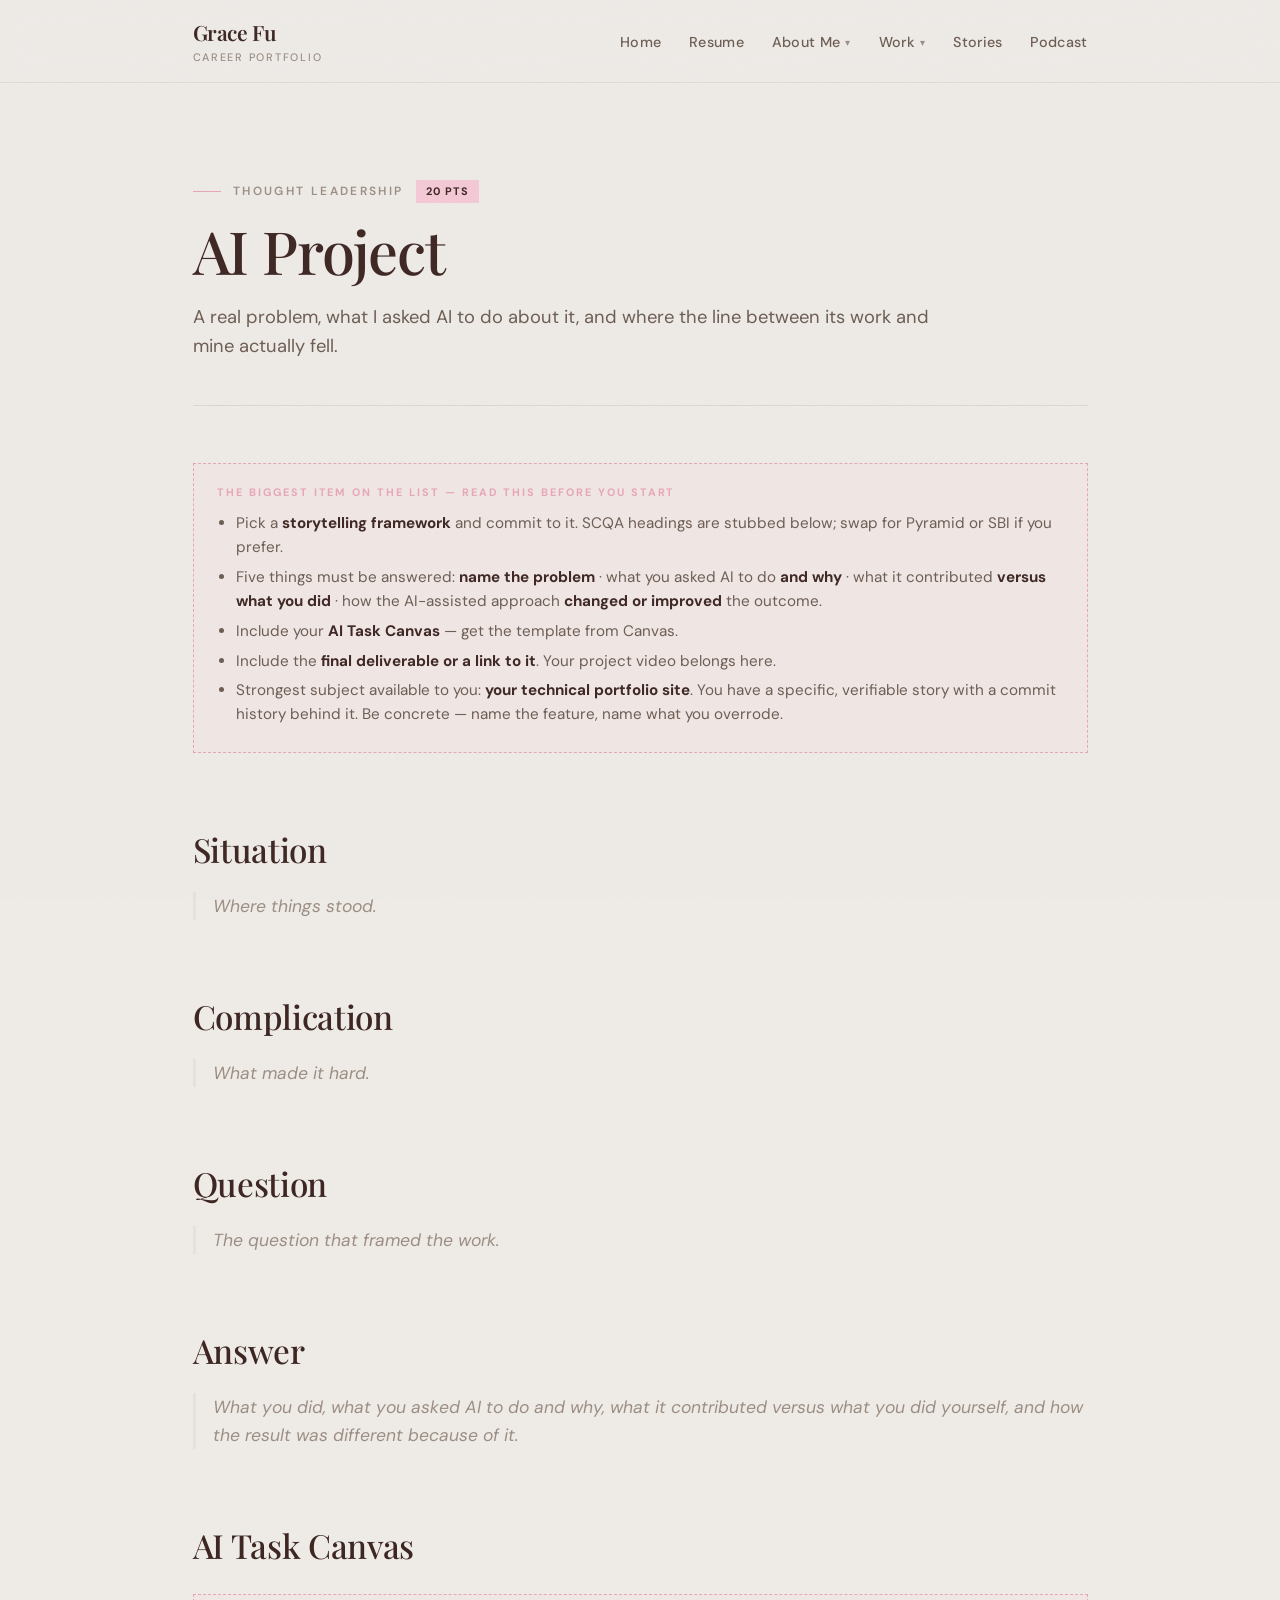
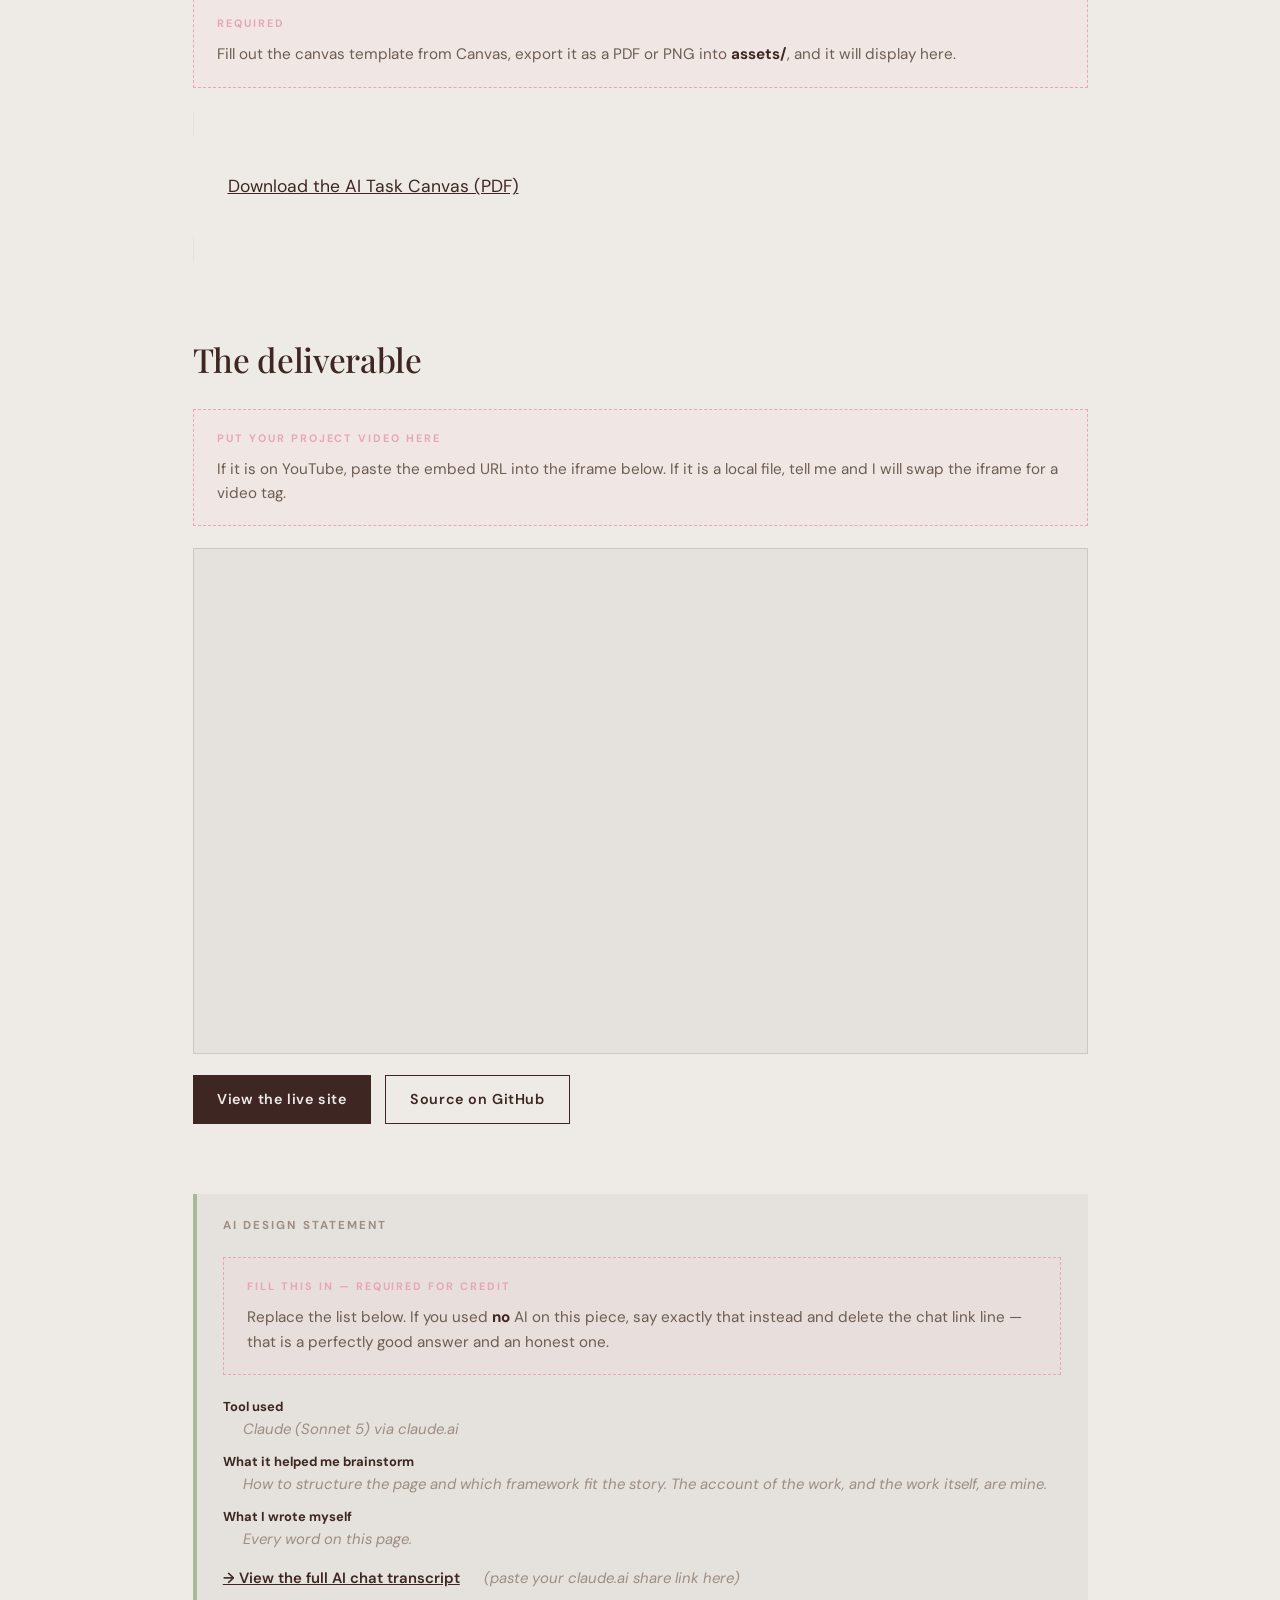
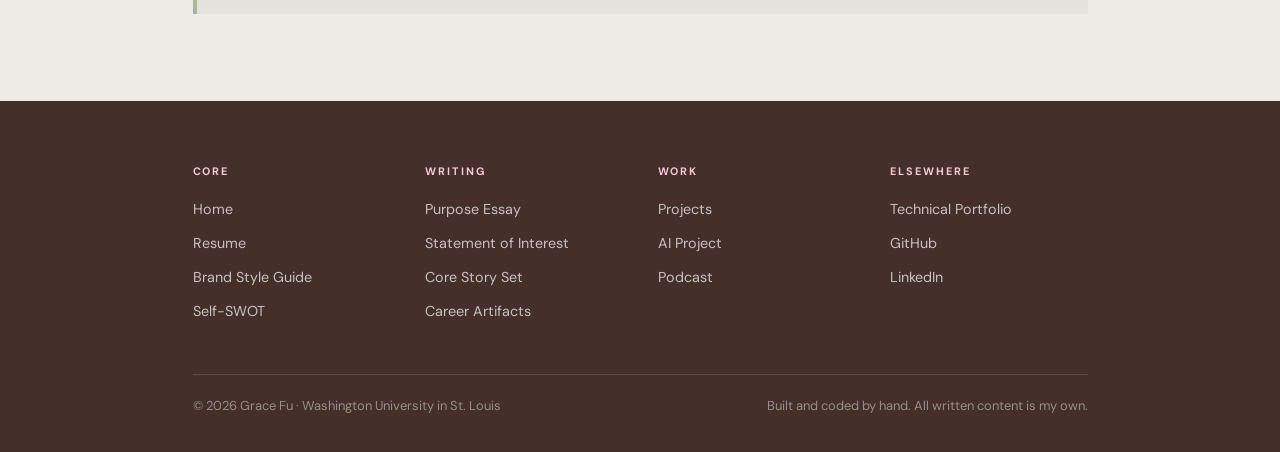
==== ai-project.html @ 1d09f73e "Scaffold the MGT career portfolio site Eleven pages, one per graded checklist item, plus a hub index" ====
<!DOCTYPE html>
<html lang="en">
<head>
    <meta charset="UTF-8">
    <meta name="viewport" content="width=device-width, initial-scale=1.0">
    <meta name="description" content="AI Project — Career portfolio of Grace Fu, CS &amp; Business student at Washington University in St. Louis.">
    <title>AI Project — Grace Fu</title>

    <link rel="icon" href="favicon.svg" type="image/svg+xml">
    <link rel="alternate icon" href="favicon-32.png" sizes="32x32" type="image/png">
    <link rel="apple-touch-icon" href="apple-touch-icon.png">

    <link rel="preconnect" href="https://fonts.googleapis.com">
    <link rel="preconnect" href="https://fonts.gstatic.com" crossorigin>
    <link href="https://fonts.googleapis.com/css2?family=DM+Sans:ital,opsz,wght@0,9..40,100..1000;1,9..40,100..1000&family=Playfair+Display:ital,wght@0,400..900;1,400..900&display=swap" rel="stylesheet">

    <link rel="stylesheet" href="styles.css">
    <script src="script.js" defer></script>
</head>
<body>
    <nav class="navbar" id="navbar">
        <div class="nav-container">
            <a href="index.html" class="nav-logo">Grace Fu<span>Career Portfolio</span></a>
            <ul class="nav-links" id="navLinks">
                <li><a href="index.html">Home</a></li>
                <li><a href="resume.html">Resume</a></li>
                <li class="nav-drop">
                    <button class="nav-drop-btn" aria-expanded="false">About Me</button>
                    <ul class="nav-drop-menu">
                        <li><a href="swot.html">Self-SWOT</a></li>
                        <li><a href="brand.html">Brand Style Guide</a></li>
                        <li><a href="purpose.html">Purpose Essay</a></li>
                        <li><a href="statement.html">Statement of Interest</a></li>
                        <li><a href="artifacts.html">Career Artifacts</a></li>
                    </ul>
                </li>
                <li class="nav-drop">
                    <button class="nav-drop-btn" aria-expanded="false">Work</button>
                    <ul class="nav-drop-menu">
                        <li><a href="projects.html">Projects</a></li>
                        <li><a href="ai-project.html" aria-current="page">AI Project</a></li>
                    </ul>
                </li>
                <li><a href="stories.html">Stories</a></li>
                <li><a href="podcast.html">Podcast</a></li>
            </ul>
            <button class="nav-toggle" id="navToggle" aria-label="Toggle navigation" aria-expanded="false">
                <span></span><span></span><span></span>
            </button>
        </div>
    </nav>

    <main>
        <div class="container">
            <div class="page-header">
                <p class="eyebrow">Thought Leadership <span class="points-pill">20 pts</span></p>
                <h1>AI Project</h1>
                <p class="lede">A real problem, what I asked AI to do about it, and where the
                line between its work and mine actually fell.</p>
            </div>

            <section class="reveal">
                <div class="todo">
                    <span class="todo-label">The biggest item on the list — read this before you start</span>
                    <ul>
                        <li>Pick a <strong>storytelling framework</strong> and commit to it. SCQA headings are stubbed below; swap for Pyramid or SBI if you prefer.</li>
                        <li>Five things must be answered: <strong>name the problem</strong> · what you asked AI to do <strong>and why</strong> · what it contributed <strong>versus what you did</strong> · how the AI-assisted approach <strong>changed or improved</strong> the outcome.</li>
                        <li>Include your <strong>AI Task Canvas</strong> — get the template from Canvas.</li>
                        <li>Include the <strong>final deliverable or a link to it</strong>. Your project video belongs here.</li>
                        <li>Strongest subject available to you: <strong>your technical portfolio site</strong>. You have a specific, verifiable story with a commit history behind it. Be concrete — name the feature, name what you overrode.</li>
                    </ul>
                </div>
            </section>

            <section class="reveal">
                <h2>Situation</h2>
                <p class="placeholder">Where things stood.</p>
            </section>

            <section class="reveal">
                <h2>Complication</h2>
                <p class="placeholder">What made it hard.</p>
            </section>

            <section class="reveal">
                <h2>Question</h2>
                <p class="placeholder">The question that framed the work.</p>
            </section>

            <section class="reveal">
                <h2>Answer</h2>
                <p class="placeholder">What you did, what you asked AI to do and why, what it contributed versus what you did yourself, and how the result was different because of it.</p>
            </section>

            <section class="reveal">
                <h2>AI Task Canvas</h2>
                <div class="todo">
                    <span class="todo-label">Required</span>
                    Fill out the canvas template from Canvas, export it as a PDF or PNG into
                    <strong>assets/</strong>, and it will display here.
                </div>
                <object class="doc-embed" data="assets/ai-task-canvas.pdf" type="application/pdf">
                    <p style="padding:2rem;"><a href="assets/ai-task-canvas.pdf">Download the AI Task Canvas (PDF)</a></p>
                </object>
            </section>

            <section class="reveal">
                <h2>The deliverable</h2>
                <div class="todo">
                    <span class="todo-label">Put your project video here</span>
                    If it is on YouTube, paste the embed URL into the iframe below. If it is a
                    local file, tell me and I will swap the iframe for a video tag.
                </div>
                <div class="video-embed">
                    <iframe src="" title="Project walkthrough video" allowfullscreen></iframe>
                </div>
                <div class="btn-row">
                    <a class="btn" href="https://grcfu.github.io">View the live site</a>
                    <a class="btn secondary" href="https://github.com/grcfu/grcfu.github.io">Source on GitHub</a>
                </div>
            </section>
            <div class="ai-disclosure reveal">
                <h3>AI Design Statement</h3>
                <div class="todo">
                    <span class="todo-label">Fill this in — required for credit</span>
                    Replace the list below. If you used <strong>no</strong> AI on this piece,
                    say exactly that instead and delete the chat link line — that is a perfectly
                    good answer and an honest one.
                </div>
                <dl>
                    <dt>Tool used</dt>
                    <dd class="placeholder">Claude (Sonnet 5) via claude.ai</dd>
                    <dt>What it helped me brainstorm</dt>
                    <dd class="placeholder">How to structure the page and which framework fit the story. The account of the work, and the work itself, are mine.</dd>
                    <dt>What I wrote myself</dt>
                    <dd class="placeholder">Every word on this page.</dd>
                </dl>
                <p style="margin-top:0.9rem;">
                    <a href="#" data-todo="chat-link">→ View the full AI chat transcript</a>
                    <span class="placeholder"> (paste your claude.ai share link here)</span>
                </p>
            </div>
        </div>
    </main>

    <footer class="site-footer">
        <div class="container">
            <div class="footer-grid">
                <div>
                    <h4>Core</h4>
                    <ul>
                        <li><a href="index.html">Home</a></li>
                        <li><a href="resume.html">Resume</a></li>
                        <li><a href="brand.html">Brand Style Guide</a></li>
                        <li><a href="swot.html">Self-SWOT</a></li>
                    </ul>
                </div>
                <div>
                    <h4>Writing</h4>
                    <ul>
                        <li><a href="purpose.html">Purpose Essay</a></li>
                        <li><a href="statement.html">Statement of Interest</a></li>
                        <li><a href="stories.html">Core Story Set</a></li>
                        <li><a href="artifacts.html">Career Artifacts</a></li>
                    </ul>
                </div>
                <div>
                    <h4>Work</h4>
                    <ul>
                        <li><a href="projects.html">Projects</a></li>
                        <li><a href="ai-project.html">AI Project</a></li>
                        <li><a href="podcast.html">Podcast</a></li>
                    </ul>
                </div>
                <div>
                    <h4>Elsewhere</h4>
                    <ul>
                        <li><a href="https://grcfu.github.io">Technical Portfolio</a></li>
                        <li><a href="https://github.com/grcfu">GitHub</a></li>
                        <li><a href="#" data-todo="linkedin">LinkedIn</a></li>
                    </ul>
                </div>
            </div>
            <div class="footer-bottom">
                <span>&copy; 2026 Grace Fu · Washington University in St. Louis</span>
                <span>Built and coded by hand. All written content is my own.</span>
            </div>
        </div>
    </footer>
</body>
</html>
---- styles.css ----
/* ============================================
   GRACE FU — CAREER PORTFOLIO (MGT)
   Editorial · Cream & Blush Pink
   Brand carried over from grcfu.github.io
   ============================================ */

:root {
    /* Colors — Cream / Blush / Espresso */
    --bg-primary: #EEEBE7;
    --bg-secondary: #E5E1DC;
    --bg-dark: #442F2A;
    --accent-pink: #F4C9D6;
    --accent-pink-dark: #E8A6B8;
    --accent-sage: #A8B89A;
    --text-primary: #3E2723;
    --text-secondary: #6D5D53;
    --text-muted: #9C8E84;
    --text-light: #EEEBE7;
    --white: #FFFFFF;

    --font-display: 'Playfair Display', Georgia, serif;
    --font-body: 'DM Sans', -apple-system, BlinkMacSystemFont, sans-serif;

    --section-padding: clamp(3.25rem, 8vw, 6.5rem);
    --container-max: 1000px;
    --container-padding: clamp(1rem, 5vw, 3rem);

    --transition-fast: 0.2s ease;
    --transition-medium: 0.4s ease;

    --shadow-sm: 0 2px 8px rgba(68, 47, 42, 0.08);
    --shadow-md: 0 4px 20px rgba(68, 47, 42, 0.12);
    --shadow-lg: 0 8px 40px rgba(68, 47, 42, 0.16);
}

*, *::before, *::after { box-sizing: border-box; margin: 0; padding: 0; }

html { scroll-behavior: smooth; font-size: 17.5px; }

body {
    font-family: var(--font-body);
    background-color: var(--bg-primary);
    color: var(--text-primary);
    line-height: 1.6;
    overflow-x: hidden;
}

/* Subtle film grain overlay — same as the main site */
body::after {
    content: '';
    position: fixed;
    top: 0; left: 0;
    width: 100%; height: 100%;
    pointer-events: none;
    z-index: 9998;
    opacity: 0.035;
    background-image: url("data:image/svg+xml,%3Csvg viewBox='0 0 512 512' xmlns='http://www.w3.org/2000/svg'%3E%3Cfilter id='n'%3E%3CfeTurbulence type='fractalNoise' baseFrequency='0.7' numOctaves='4' stitchTiles='stitch'/%3E%3C/filter%3E%3Crect width='100%25' height='100%25' filter='url(%23n)'/%3E%3C/svg%3E");
    background-repeat: repeat;
    background-size: 256px 256px;
}

::selection { background-color: var(--accent-pink); color: var(--text-primary); }

a { color: inherit; }

/* ============================================
   NAVIGATION
   ============================================ */
.navbar {
    position: sticky;
    top: 0;
    z-index: 1000;
    padding: 0.9rem 0;
    background-color: rgba(238, 235, 231, 0.88);
    backdrop-filter: blur(12px);
    -webkit-backdrop-filter: blur(12px);
    border-bottom: 1px solid rgba(62, 39, 35, 0.08);
    transition: box-shadow var(--transition-medium);
}

.navbar.scrolled { box-shadow: var(--shadow-sm); }

.nav-container {
    max-width: var(--container-max);
    margin: 0 auto;
    padding: 0 var(--container-padding);
    display: flex;
    align-items: center;
    justify-content: space-between;
    gap: 1rem;
}

.nav-logo {
    font-family: var(--font-display);
    font-size: 1.2rem;
    font-weight: 600;
    text-decoration: none;
    letter-spacing: -0.02em;
    white-space: nowrap;
}
.nav-logo span { display: block; font-family: var(--font-body); font-size: 0.62rem;
    letter-spacing: 0.16em; text-transform: uppercase; color: var(--text-muted); font-weight: 500; }

.nav-links { display: flex; list-style: none; gap: 1.6rem; align-items: center; }

.nav-links > li { position: relative; }

.nav-links a, .nav-drop-btn {
    font-family: var(--font-body);
    font-size: 0.82rem;
    font-weight: 500;
    color: var(--text-secondary);
    text-decoration: none;
    letter-spacing: 0.02em;
    transition: color var(--transition-fast);
    position: relative;
    background: none; border: none; cursor: pointer; padding: 0;
    display: inline-flex; align-items: center; gap: 0.3rem;
}

.nav-links > li > a::after {
    content: ''; position: absolute; bottom: -4px; left: 0;
    width: 0; height: 2px; background-color: var(--accent-pink);
    transition: width var(--transition-fast);
}
.nav-links > li > a:hover::after { width: 100%; }
.nav-links a:hover, .nav-drop-btn:hover { color: var(--text-primary); }

.nav-links a[aria-current="page"] { color: var(--text-primary); font-weight: 700; }

.nav-drop-btn::after { content: '▾'; font-size: 0.7em; color: var(--text-muted); }

/* Dropdown */
.nav-drop-menu {
    position: absolute; top: calc(100% + 0.65rem); left: 50%;
    transform: translateX(-50%) translateY(-6px);
    min-width: 210px;
    background-color: var(--white);
    border: 1px solid rgba(62, 39, 35, 0.1);
    box-shadow: var(--shadow-md);
    list-style: none;
    padding: 0.4rem 0;
    opacity: 0; visibility: hidden;
    transition: all var(--transition-fast);
}
.nav-drop.open .nav-drop-menu { opacity: 1; visibility: visible; transform: translateX(-50%) translateY(0); }
.nav-drop-menu a { display: block; padding: 0.5rem 1rem; font-size: 0.8rem; }
.nav-drop-menu a:hover { background-color: var(--bg-secondary); }

.nav-toggle {
    display: none; flex-direction: column; gap: 5px;
    background: none; border: none; cursor: pointer; padding: 0.5rem;
}
.nav-toggle span { display: block; width: 24px; height: 2px; background-color: var(--text-primary);
    transition: all var(--transition-fast); }

/* ============================================
   LAYOUT
   ============================================ */
.container { max-width: var(--container-max); margin: 0 auto; padding: 0 var(--container-padding); }

.page-header {
    padding: clamp(3rem, 8vw, 5.5rem) 0 clamp(1.5rem, 4vw, 2.5rem);
    border-bottom: 1px solid rgba(62, 39, 35, 0.1);
    margin-bottom: clamp(2rem, 5vw, 3.25rem);
}

.eyebrow {
    font-size: 0.68rem; letter-spacing: 0.2em; text-transform: uppercase;
    color: var(--text-muted); font-weight: 600; margin-bottom: 0.9rem;
    display: flex; align-items: center; gap: 0.7rem; flex-wrap: wrap;
}
.eyebrow::before { content: ''; width: 28px; height: 1px; background-color: var(--accent-pink-dark); }

.points-pill {
    background-color: var(--accent-pink); color: var(--text-primary);
    padding: 0.18rem 0.6rem; letter-spacing: 0.08em; font-weight: 700; font-size: 0.62rem;
}

h1 {
    font-family: var(--font-display);
    font-size: clamp(2.1rem, 6vw, 3.4rem);
    font-weight: 500; line-height: 1.08; letter-spacing: -0.02em;
}
h1 em { font-style: italic; color: var(--text-secondary); }

.lede { font-size: 1.05rem; color: var(--text-secondary); max-width: 60ch; margin-top: 1.1rem; }

h2 {
    font-family: var(--font-display); font-weight: 500;
    font-size: clamp(1.4rem, 3.5vw, 1.9rem); letter-spacing: -0.01em;
    margin-bottom: 0.9rem;
}
h3 { font-family: var(--font-display); font-weight: 600; font-size: 1.15rem; margin-bottom: 0.5rem; }

section { margin-bottom: clamp(2.5rem, 6vw, 4rem); }
p + p { margin-top: 1rem; }

main { padding-bottom: clamp(3rem, 8vw, 5rem); }

/* ============================================
   SCAFFOLD / TODO BLOCKS — delete as you fill in
   ============================================ */
.todo {
    border: 1.5px dashed var(--accent-pink-dark);
    background-color: rgba(244, 201, 214, 0.14);
    padding: 1.15rem 1.35rem;
    margin: 1.25rem 0;
    font-size: 0.87rem;
    color: var(--text-secondary);
}
.todo-label {
    font-size: 0.62rem; letter-spacing: 0.18em; text-transform: uppercase;
    font-weight: 700; color: var(--accent-pink-dark); display: block; margin-bottom: 0.55rem;
}
.todo ul { margin: 0.5rem 0 0 1.1rem; }
.todo li { margin-bottom: 0.3rem; }
.todo strong { color: var(--text-primary); }

.placeholder {
    color: var(--text-muted); font-style: italic;
    border-left: 3px solid var(--bg-secondary); padding-left: 1rem;
}

/* ============================================
   CARDS / HUB GRID
   ============================================ */
.hub-grid {
    display: grid; gap: 1.1rem;
    grid-template-columns: repeat(auto-fill, minmax(240px, 1fr));
}

.hub-card {
    display: block; text-decoration: none;
    background-color: var(--white);
    border: 1px solid rgba(62, 39, 35, 0.1);
    padding: 1.35rem 1.4rem;
    transition: transform var(--transition-fast), box-shadow var(--transition-fast);
    position: relative;
}
.hub-card:hover { transform: translateY(-3px); box-shadow: var(--shadow-md); }
.hub-card h3 { margin-bottom: 0.3rem; }
.hub-card p { font-size: 0.82rem; color: var(--text-secondary); }
.hub-card .pts {
    position: absolute; top: 1.1rem; right: 1.2rem;
    font-size: 0.62rem; font-weight: 700; letter-spacing: 0.08em;
    color: var(--accent-pink-dark);
}

/* Card top edge tint */
.hub-card::before {
    content: ''; position: absolute; top: 0; left: 0; right: 0;
    height: 3px; background-color: var(--accent-pink);
}
.hub-card.is-sage::before { background-color: var(--accent-sage); }

/* ============================================
   SWOT 2x2 GRID
   ============================================ */
.swot-grid {
    display: grid; grid-template-columns: 1fr 1fr; gap: 1px;
    background-color: rgba(62, 39, 35, 0.14);
    border: 1px solid rgba(62, 39, 35, 0.14);
}
.swot-cell { background-color: var(--white); padding: 1.5rem 1.4rem; min-height: 175px; }
.swot-cell h3 {
    font-family: var(--font-body); font-size: 0.66rem; letter-spacing: 0.2em;
    text-transform: uppercase; color: var(--text-muted); font-weight: 700; margin-bottom: 0.9rem;
}
.swot-cell ul { list-style: none; }
.swot-cell li {
    font-family: var(--font-display); font-size: 1.05rem;
    padding: 0.32rem 0; border-bottom: 1px solid var(--bg-secondary);
}
.swot-cell li:last-child { border-bottom: none; }
.swot-cell.s { box-shadow: inset 4px 0 0 var(--accent-sage); }
.swot-cell.w { box-shadow: inset 4px 0 0 var(--accent-pink-dark); }
.swot-cell.o { box-shadow: inset 4px 0 0 var(--accent-sage); }
.swot-cell.t { box-shadow: inset 4px 0 0 var(--accent-pink-dark); }

@media (max-width: 640px) { .swot-grid { grid-template-columns: 1fr; } }

/* ============================================
   BRAND STYLE GUIDE
   ============================================ */
.swatch-row { display: grid; gap: 1rem; grid-template-columns: repeat(auto-fill, minmax(150px, 1fr)); }
.swatch { border: 1px solid rgba(62, 39, 35, 0.1); background-color: var(--white); }
.swatch-chip { height: 90px; }
.swatch-meta { padding: 0.7rem 0.85rem; font-size: 0.75rem; }
.swatch-meta strong { display: block; font-size: 0.85rem; }
.swatch-meta code { color: var(--text-muted); font-size: 0.72rem; }

.type-specimen { border-left: 4px solid var(--accent-pink); padding-left: 1.2rem; margin: 1.2rem 0; }
.type-specimen .sample-display { font-family: var(--font-display); font-size: 2rem; line-height: 1.15; }
.type-specimen .sample-body { font-family: var(--font-body); font-size: 1rem; }
.type-specimen .type-name { font-size: 0.66rem; letter-spacing: 0.18em; text-transform: uppercase;
    color: var(--text-muted); font-weight: 600; margin-bottom: 0.4rem; }

.adjectives { display: flex; flex-wrap: wrap; gap: 0.6rem; }
.adjectives span {
    font-family: var(--font-display); font-size: 1.05rem; font-style: italic;
    border: 1px solid var(--accent-pink-dark); padding: 0.4rem 1rem;
}

/* ============================================
   STAR STORIES
   ============================================ */
.story {
    background-color: var(--white); border: 1px solid rgba(62, 39, 35, 0.1);
    padding: 1.6rem 1.7rem; margin-bottom: 1.2rem;
}
.story-prompt {
    font-family: var(--font-display); font-style: italic; font-size: 1.15rem;
    padding-bottom: 0.75rem; margin-bottom: 1rem;
    border-bottom: 1px solid var(--bg-secondary);
}
.star-line { display: grid; grid-template-columns: 90px 1fr; gap: 1rem; margin-bottom: 0.75rem; }
.star-line dt {
    font-size: 0.62rem; letter-spacing: 0.16em; text-transform: uppercase;
    font-weight: 700; color: var(--accent-pink-dark); padding-top: 0.25rem;
}
.star-line dd { font-size: 0.92rem; }
@media (max-width: 560px) { .star-line { grid-template-columns: 1fr; gap: 0.2rem; } }

.wordcount { font-size: 0.7rem; color: var(--text-muted); text-align: right; margin-top: 0.8rem; }

/* ============================================
   EMBEDS / DOCS
   ============================================ */
.doc-embed {
    width: 100%; height: 720px; border: 1px solid rgba(62, 39, 35, 0.14);
    background-color: var(--white);
}
.video-embed { position: relative; padding-bottom: 56.25%; height: 0; overflow: hidden;
    border: 1px solid rgba(62, 39, 35, 0.14); background-color: var(--bg-secondary); }
.video-embed iframe, .video-embed video {
    position: absolute; top: 0; left: 0; width: 100%; height: 100%; border: 0; }

.btn {
    display: inline-flex; align-items: center; gap: 0.5rem;
    background-color: var(--text-primary); color: var(--text-light);
    padding: 0.7rem 1.4rem; text-decoration: none;
    font-size: 0.82rem; font-weight: 600; letter-spacing: 0.04em;
    transition: background-color var(--transition-fast);
}
.btn:hover { background-color: var(--bg-dark); }
.btn.secondary { background-color: transparent; color: var(--text-primary);
    border: 1.5px solid var(--text-primary); }
.btn.secondary:hover { background-color: var(--accent-pink); }

.btn-row { display: flex; gap: 0.8rem; flex-wrap: wrap; margin: 1.2rem 0; }

/* ============================================
   AI DISCLOSURE BLOCK — required per piece
   ============================================ */
.ai-disclosure {
    background-color: var(--bg-secondary);
    border-left: 4px solid var(--accent-sage);
    padding: 1.3rem 1.5rem;
    margin-top: clamp(2rem, 5vw, 3rem);
    font-size: 0.85rem;
}
.ai-disclosure h3 {
    font-family: var(--font-body); font-size: 0.66rem; letter-spacing: 0.18em;
    text-transform: uppercase; color: var(--text-muted); font-weight: 700; margin-bottom: 0.7rem;
}
.ai-disclosure p { color: var(--text-secondary); }
.ai-disclosure a { color: var(--text-primary); font-weight: 600; }
.ai-disclosure dl { margin-top: 0.6rem; }
.ai-disclosure dt { font-weight: 700; font-size: 0.74rem; margin-top: 0.6rem; }

/* ============================================
   POINT TABLE
   ============================================ */
.point-table { width: 100%; border-collapse: collapse; font-size: 0.85rem; background-color: var(--white); }
.point-table th, .point-table td {
    text-align: left; padding: 0.65rem 0.85rem; border-bottom: 1px solid rgba(62, 39, 35, 0.1);
}
.point-table th {
    font-size: 0.62rem; letter-spacing: 0.16em; text-transform: uppercase;
    color: var(--text-muted); font-weight: 700; background-color: var(--bg-secondary);
}
.point-table td.num { text-align: right; font-weight: 600; width: 70px; }
.point-table tr.total td { font-weight: 700; border-top: 2px solid var(--text-primary); border-bottom: none; }
.table-scroll { overflow-x: auto; }

/* ============================================
   FOOTER
   ============================================ */
.site-footer {
    background-color: var(--bg-dark); color: var(--text-light);
    padding: clamp(2.5rem, 6vw, 3.5rem) 0 2rem;
}
.footer-grid { display: grid; gap: 2rem; grid-template-columns: repeat(auto-fit, minmax(180px, 1fr)); }
.site-footer h4 {
    font-size: 0.62rem; letter-spacing: 0.18em; text-transform: uppercase;
    color: var(--accent-pink); font-weight: 700; margin-bottom: 0.8rem;
}
.site-footer ul { list-style: none; }
.site-footer li { margin-bottom: 0.35rem; }
.site-footer a { color: rgba(238, 235, 231, 0.78); text-decoration: none; font-size: 0.82rem; }
.site-footer a:hover { color: var(--accent-pink); }
.footer-bottom {
    margin-top: 2.5rem; padding-top: 1.2rem;
    border-top: 1px solid rgba(238, 235, 231, 0.15);
    font-size: 0.74rem; color: rgba(238, 235, 231, 0.5);
    display: flex; justify-content: space-between; gap: 1rem; flex-wrap: wrap;
}

/* ============================================
   REVEAL ANIMATION
   ============================================ */
.reveal { opacity: 0; transform: translateY(18px); transition: opacity 0.6s ease, transform 0.6s ease; }
.reveal.visible { opacity: 1; transform: translateY(0); }

@media (prefers-reduced-motion: reduce) {
    .reveal { opacity: 1; transform: none; transition: none; }
    html { scroll-behavior: auto; }
}

/* ============================================
   MOBILE
   ============================================ */
@media (max-width: 860px) {
    .nav-toggle { display: flex; }
    .nav-links {
        position: absolute; top: 100%; left: 0; right: 0;
        flex-direction: column; align-items: stretch; gap: 0;
        background-color: var(--bg-primary);
        border-bottom: 1px solid rgba(62, 39, 35, 0.1);
        padding: 0.5rem 0 1rem;
        display: none;
    }
    .nav-links.open { display: flex; }
    .nav-links > li > a, .nav-drop-btn {
        display: block; width: 100%; padding: 0.7rem var(--container-padding); font-size: 0.9rem;
    }
    .nav-drop-menu {
        position: static; transform: none; opacity: 1; visibility: visible;
        box-shadow: none; border: none; background-color: var(--bg-secondary);
        min-width: 0; display: none;
    }
    .nav-drop.open .nav-drop-menu { display: block; transform: none; }
    .nav-drop-menu a { padding-left: calc(var(--container-padding) + 1rem); }
}
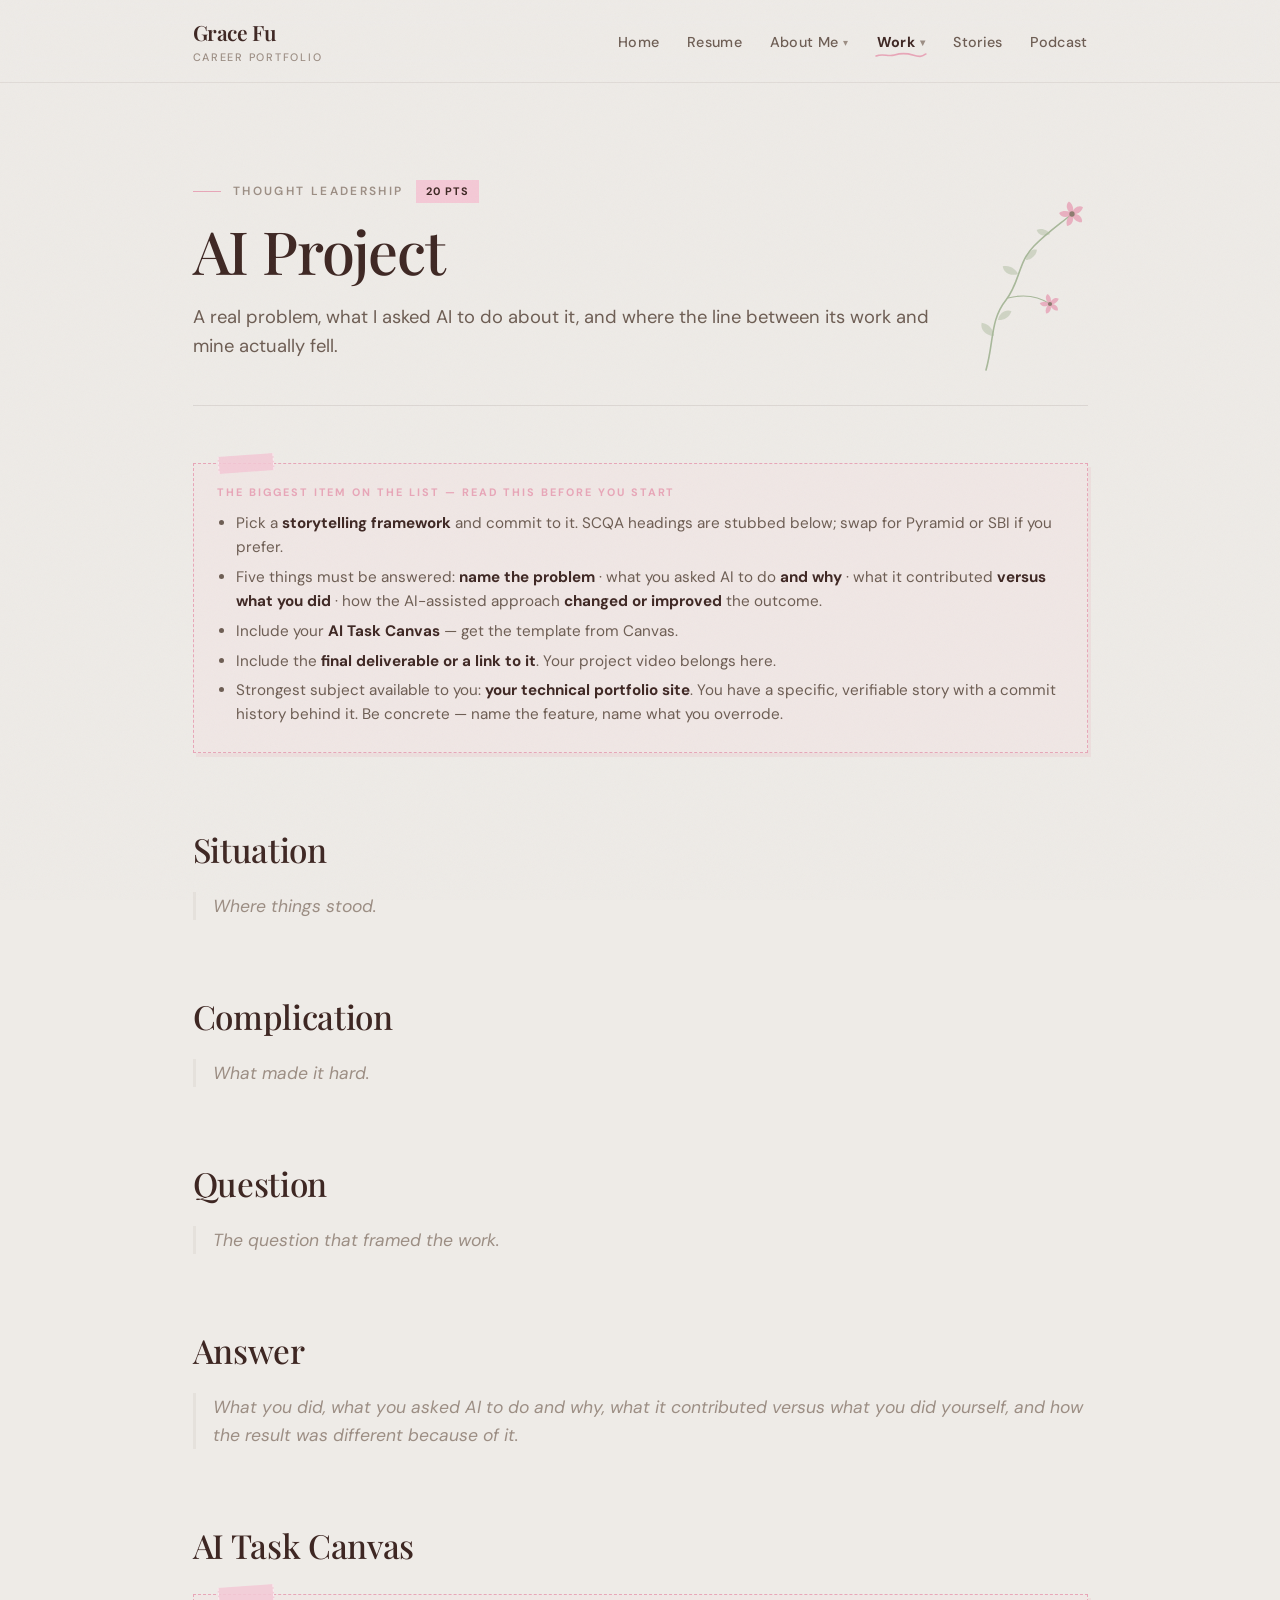
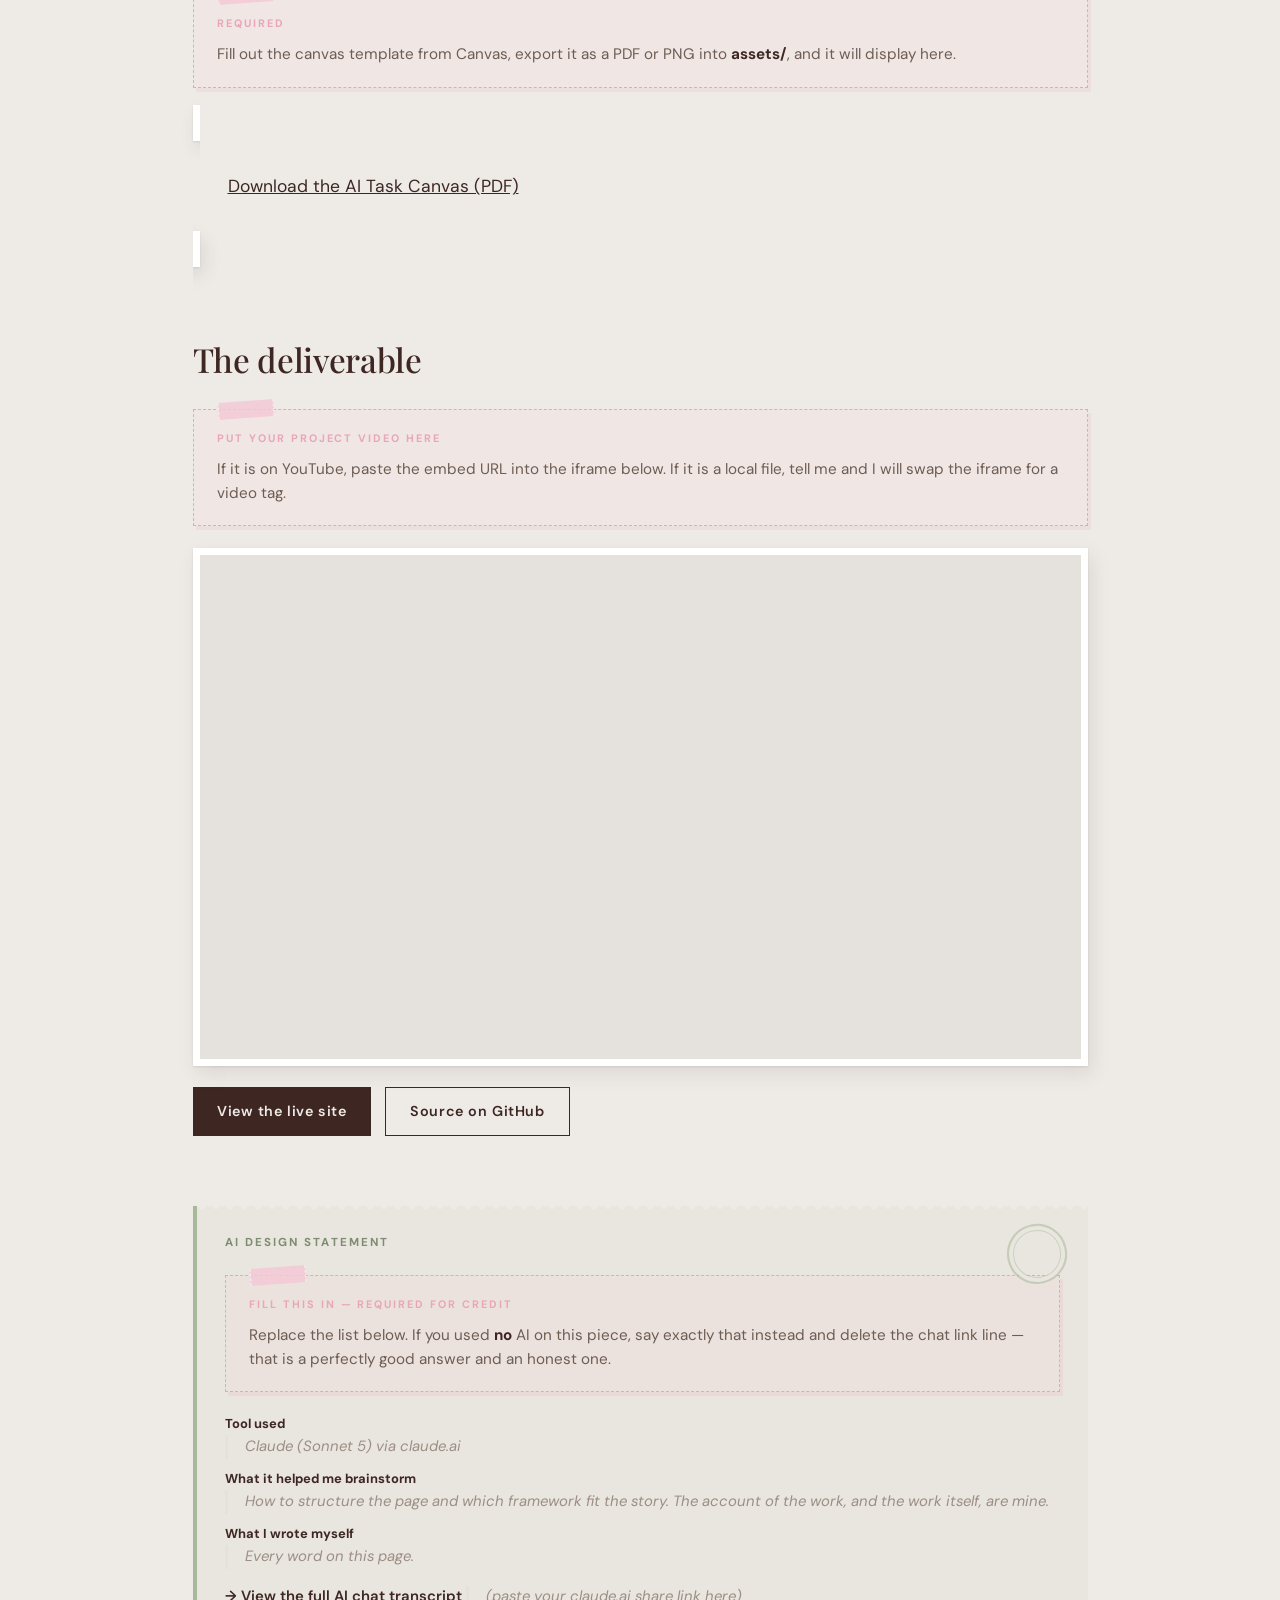
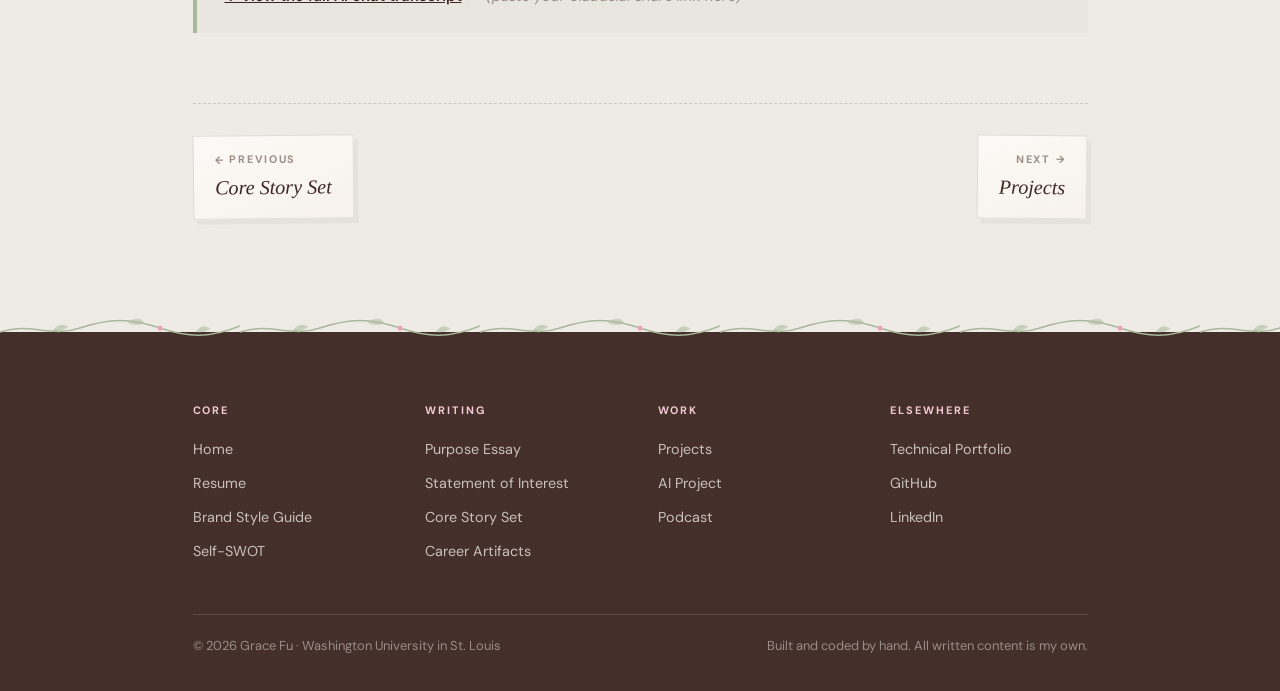
==== commit ac199385: "Add previous and next links to every page and link the points table rows" ====
--- a/ai-project.html
+++ b/ai-project.html
@@ -100,7 +100,7 @@
                     <strong>assets/</strong>, and it will display here.
                 </div>
                 <object class="doc-embed" data="assets/ai-task-canvas.pdf" type="application/pdf">
-                    <p style="padding:2rem;"><a href="assets/ai-task-canvas.pdf">Download the AI Task Canvas (PDF)</a></p>
+                    <p class="embed-fallback"><a href="assets/ai-task-canvas.pdf">Download the AI Task Canvas (PDF)</a></p>
                 </object>
             </section>
 
@@ -135,11 +135,21 @@
                     <dt>What I wrote myself</dt>
                     <dd class="placeholder">Every word on this page.</dd>
                 </dl>
-                <p style="margin-top:0.9rem;">
+                <p class="ai-link-row">
                     <a href="#" data-todo="chat-link">→ View the full AI chat transcript</a>
                     <span class="placeholder"> (paste your claude.ai share link here)</span>
                 </p>
             </div>
+            <nav class="page-steps" aria-label="Previous and next portfolio pages">
+                <a class="page-step page-step-prev" href="stories.html">
+                    <span class="page-step-dir">Previous</span>
+                    <span class="page-step-title">Core Story Set</span>
+                </a>
+                <a class="page-step page-step-next" href="projects.html">
+                    <span class="page-step-dir">Next</span>
+                    <span class="page-step-title">Projects</span>
+                </a>
+            </nav>
         </div>
     </main>
 
--- a/styles.css
+++ b/styles.css
@@ -1,5 +1,5 @@
 /* ============================================
-   GRACE FU — CAREER PORTFOLIO (MGT)
+   GRACE FU · CAREER PORTFOLIO (MGT)
    Editorial · Cream & Blush Pink
    Brand carried over from grcfu.github.io
    ============================================ */
@@ -12,6 +12,8 @@
     --accent-pink: #F4C9D6;
     --accent-pink-dark: #E8A6B8;
     --accent-sage: #A8B89A;
+    --sage-ink: #7E8C71;
+    --paper: linear-gradient(158deg, #FCFAF7 0%, #F6F2EA 100%);
     --text-primary: #3E2723;
     --text-secondary: #6D5D53;
     --text-muted: #9C8E84;
@@ -160,6 +162,7 @@
 .container { max-width: var(--container-max); margin: 0 auto; padding: 0 var(--container-padding); }
 
 .page-header {
+    position: relative;
     padding: clamp(3rem, 8vw, 5.5rem) 0 clamp(1.5rem, 4vw, 2.5rem);
     border-bottom: 1px solid rgba(62, 39, 35, 0.1);
     margin-bottom: clamp(2rem, 5vw, 3.25rem);
@@ -223,106 +226,251 @@
 }
 
 /* ============================================
-   CARDS / HUB GRID
+   PRESSED PLATES
+   The shared frame for hub cards, stories and SWOT quadrants: paper
+   gradient, inset dashed mount rule, washi tape, four corner sprigs from
+   one rotated symbol, and a hand-placed tilt that straightens on hover.
+   --hue tints the tape, rule and sprigs per category.
+   ============================================ */
+.hb-defs { position: absolute; width: 0; height: 0; overflow: hidden; }
+
+.plate {
+    --hue: var(--accent-sage);
+    --rot: 0deg;
+    position: relative;
+    background-image: var(--paper);
+    border: 1px solid color-mix(in srgb, var(--hue) 58%, transparent);
+    box-shadow: 5px 6px 0 rgba(62, 39, 35, 0.06), var(--shadow-sm);
+    transform: rotate(var(--rot));
+    transition: transform 0.4s cubic-bezier(0.34, 1.4, 0.64, 1),
+                box-shadow 0.4s cubic-bezier(0.34, 1.4, 0.64, 1),
+                border-color var(--transition-fast);
+}
+
+.plate::after {
+    content: '';
+    position: absolute;
+    inset: 7px;
+    border: 1px dashed color-mix(in srgb, var(--hue) 55%, transparent);
+    pointer-events: none;
+}
+
+.tape {
+    position: absolute;
+    top: -0.55rem;
+    left: 50%;
+    width: 4.5rem;
+    height: 1.1rem;
+    transform: translateX(-50%) rotate(-1.6deg);
+    background-color: color-mix(in srgb, var(--hue, var(--accent-pink)) 62%, var(--white));
+    border-left: 1px dashed rgba(255, 255, 255, 0.6);
+    border-right: 1px dashed rgba(255, 255, 255, 0.6);
+    pointer-events: none;
+    z-index: 2;
+}
+
+.plate-sprig {
+    --sr: 0deg;
+    position: absolute;
+    width: 2.9rem;
+    height: 2.9rem;
+    color: var(--hue);
+    overflow: visible;
+    pointer-events: none;
+    transform: rotate(var(--sr));
+    transition: transform 0.45s cubic-bezier(0.34, 1.4, 0.64, 1);
+    z-index: 1;
+}
+.plate-sprig-tl { top: -0.4rem; left: -0.4rem; }
+.plate-sprig-tr { --sr: 90deg; width: 2rem; height: 2rem; top: -0.25rem; right: -0.25rem; }
+.plate-sprig-br { --sr: 180deg; width: 2.4rem; height: 2.4rem; right: -0.3rem; bottom: -0.3rem; }
+.plate-sprig-bl { --sr: 270deg; width: 1.4rem; height: 1.4rem; bottom: -0.35rem; left: -0.35rem; }
+
+/* ============================================
+   HUB GRID
    ============================================ */
 .hub-grid {
-    display: grid; gap: 1.1rem;
+    display: grid; gap: 1.6rem 1.4rem;
     grid-template-columns: repeat(auto-fill, minmax(240px, 1fr));
+    padding-top: 0.75rem;
 }
 
 .hub-card {
+    --hue: var(--accent-pink-dark);
     display: block; text-decoration: none;
-    background-color: var(--white);
-    border: 1px solid rgba(62, 39, 35, 0.1);
-    padding: 1.35rem 1.4rem;
-    transition: transform var(--transition-fast), box-shadow var(--transition-fast);
-    position: relative;
-}
-.hub-card:hover { transform: translateY(-3px); box-shadow: var(--shadow-md); }
-.hub-card h3 { margin-bottom: 0.3rem; }
+    padding: 1.75rem 1.6rem 1.45rem;
+}
+.hub-card.is-sage { --hue: var(--accent-sage); }
+.hub-card:nth-child(3n + 1) { --rot: -0.7deg; }
+.hub-card:nth-child(3n + 2) { --rot: 0.5deg; }
+.hub-card:nth-child(3n + 3) { --rot: -0.35deg; }
+
+.hub-card:hover,
+.hub-card:focus-visible {
+    transform: translateY(-6px) rotate(0deg);
+    box-shadow: 8px 10px 0 rgba(62, 39, 35, 0.09), var(--shadow-md);
+    border-color: color-mix(in srgb, var(--hue) 90%, transparent);
+}
+.hub-card:hover .plate-sprig,
+.hub-card:focus-visible .plate-sprig { transform: rotate(var(--sr)) scale(1.12); }
+
+.hub-card h3 { font-style: italic; font-size: 1.3rem; margin: 0.35rem 0 0.35rem; }
 .hub-card p { font-size: 0.82rem; color: var(--text-secondary); }
 .hub-card .pts {
-    position: absolute; top: 1.1rem; right: 1.2rem;
-    font-size: 0.62rem; font-weight: 700; letter-spacing: 0.08em;
-    color: var(--accent-pink-dark);
-}
-
-/* Card top edge tint */
-.hub-card::before {
-    content: ''; position: absolute; top: 0; left: 0; right: 0;
-    height: 3px; background-color: var(--accent-pink);
-}
-.hub-card.is-sage::before { background-color: var(--accent-sage); }
+    position: absolute; top: 1.15rem; right: 1.35rem;
+    font-size: 0.6rem; font-weight: 700; letter-spacing: 0.1em;
+    color: var(--text-primary);
+    background-color: var(--white);
+    border: 1px dashed rgba(62, 39, 35, 0.4);
+    padding: 0.22rem 0.5rem;
+    z-index: 2;
+}
 
 /* ============================================
    SWOT 2x2 GRID
+   Four separate plates rather than one ruled box, each with its
+   initial pressed faintly into the paper behind the phrases.
    ============================================ */
 .swot-grid {
-    display: grid; grid-template-columns: 1fr 1fr; gap: 1px;
-    background-color: rgba(62, 39, 35, 0.14);
-    border: 1px solid rgba(62, 39, 35, 0.14);
-}
-.swot-cell { background-color: var(--white); padding: 1.5rem 1.4rem; min-height: 175px; }
+    display: grid; grid-template-columns: 1fr 1fr; gap: 1.6rem 1.4rem;
+    padding-top: 0.75rem;
+}
+.swot-cell { padding: 1.9rem 1.7rem 1.6rem; min-height: 190px; overflow: hidden; }
+.swot-cell.s, .swot-cell.o { --hue: var(--accent-sage); }
+.swot-cell.w, .swot-cell.t { --hue: var(--accent-pink-dark); }
+.swot-cell.s { --rot: -0.5deg; }
+.swot-cell.w { --rot: 0.4deg; }
+.swot-cell.o { --rot: 0.3deg; }
+.swot-cell.t { --rot: -0.45deg; }
+
+.swot-cell::before {
+    position: absolute;
+    right: 1.1rem;
+    bottom: -1.6rem;
+    font-family: var(--font-display);
+    font-style: italic;
+    font-weight: 700;
+    font-size: 8rem;
+    line-height: 1;
+    color: color-mix(in srgb, var(--hue) 22%, transparent);
+    pointer-events: none;
+}
+.swot-cell.s::before { content: 'S'; }
+.swot-cell.w::before { content: 'W'; }
+.swot-cell.o::before { content: 'O'; }
+.swot-cell.t::before { content: 'T'; }
+
 .swot-cell h3 {
+    position: relative;
+    padding-left: 1.4rem;
     font-family: var(--font-body); font-size: 0.66rem; letter-spacing: 0.2em;
-    text-transform: uppercase; color: var(--text-muted); font-weight: 700; margin-bottom: 0.9rem;
-}
-.swot-cell ul { list-style: none; }
+    text-transform: uppercase; color: var(--sage-ink); font-weight: 700; margin-bottom: 0.9rem;
+}
+.swot-cell.w h3, .swot-cell.t h3 { color: #B8798C; }
+.swot-cell ul { position: relative; list-style: none; }
 .swot-cell li {
-    font-family: var(--font-display); font-size: 1.05rem;
-    padding: 0.32rem 0; border-bottom: 1px solid var(--bg-secondary);
+    font-family: var(--font-display); font-size: 1.1rem; font-style: italic;
+    padding: 0.32rem 0; border-bottom: 1px dashed rgba(62, 39, 35, 0.14);
 }
 .swot-cell li:last-child { border-bottom: none; }
-.swot-cell.s { box-shadow: inset 4px 0 0 var(--accent-sage); }
-.swot-cell.w { box-shadow: inset 4px 0 0 var(--accent-pink-dark); }
-.swot-cell.o { box-shadow: inset 4px 0 0 var(--accent-sage); }
-.swot-cell.t { box-shadow: inset 4px 0 0 var(--accent-pink-dark); }
 
 @media (max-width: 640px) { .swot-grid { grid-template-columns: 1fr; } }
 
 /* ============================================
    BRAND STYLE GUIDE
-   ============================================ */
-.swatch-row { display: grid; gap: 1rem; grid-template-columns: repeat(auto-fill, minmax(150px, 1fr)); }
-.swatch { border: 1px solid rgba(62, 39, 35, 0.1); background-color: var(--white); }
-.swatch-chip { height: 90px; }
-.swatch-meta { padding: 0.7rem 0.85rem; font-size: 0.75rem; }
-.swatch-meta strong { display: block; font-size: 0.85rem; }
-.swatch-meta code { color: var(--text-muted); font-size: 0.72rem; }
-
-.type-specimen { border-left: 4px solid var(--accent-pink); padding-left: 1.2rem; margin: 1.2rem 0; }
-.type-specimen .sample-display { font-family: var(--font-display); font-size: 2rem; line-height: 1.15; }
-.type-specimen .sample-body { font-family: var(--font-body); font-size: 1rem; }
+   Swatches as taped paint chips; type specimens with a big pressed glyph.
+   ============================================ */
+.swatch-row {
+    display: grid; gap: 1.6rem 1.3rem;
+    grid-template-columns: repeat(auto-fill, minmax(150px, 1fr));
+    padding-top: 0.75rem;
+}
+.swatch {
+    --hue: var(--accent-pink);
+    position: relative;
+    background-color: var(--white);
+    padding: 0.5rem 0.5rem 0;
+    box-shadow: 0 1px 2px rgba(62, 39, 35, 0.12), 3px 6px 12px rgba(62, 39, 35, 0.1);
+    transform: rotate(-1deg);
+    transition: transform 0.4s cubic-bezier(0.34, 1.4, 0.64, 1);
+}
+.swatch:nth-child(even) { transform: rotate(0.8deg); }
+.swatch:nth-child(3) { --hue: var(--accent-sage); }
+.swatch:hover { transform: rotate(0deg) translateY(-4px); }
+.swatch-chip { height: 110px; border: 1px solid rgba(62, 39, 35, 0.08); }
+.swatch-cream { background-color: #EEEBE7; }
+.swatch-blush { background-color: #F4C9D6; }
+.swatch-espresso { background-color: #3E2723; }
+.swatch-sage { background-color: #A8B89A; }
+.swatch-meta { padding: 0.7rem 0.35rem 0.8rem; font-size: 0.75rem; }
+.swatch-meta strong { display: block; font-family: var(--font-display); font-style: italic; font-size: 1.05rem; }
+.swatch-meta code { color: var(--text-muted); font-size: 0.72rem; letter-spacing: 0.04em; }
+
+.type-specimen {
+    position: relative;
+    border-left: 4px solid var(--accent-pink);
+    padding: 0.4rem 0 0.4rem 1.2rem;
+    margin: 1.4rem 0;
+}
+.type-specimen::after {
+    position: absolute;
+    right: 0;
+    top: 50%;
+    transform: translateY(-50%);
+    font-size: 4.5rem;
+    line-height: 1;
+    color: color-mix(in srgb, var(--accent-pink-dark) 35%, transparent);
+    pointer-events: none;
+}
+.type-specimen:first-of-type::after { content: 'Aa'; font-family: var(--font-display); font-style: italic; }
+.type-specimen:last-of-type::after { content: 'Aa'; font-family: var(--font-body); }
+.type-specimen .sample-display { font-family: var(--font-display); font-size: 2.2rem; line-height: 1.15; }
+.type-specimen .sample-body { font-family: var(--font-body); font-size: 1rem; max-width: 52ch; }
 .type-specimen .type-name { font-size: 0.66rem; letter-spacing: 0.18em; text-transform: uppercase;
     color: var(--text-muted); font-weight: 600; margin-bottom: 0.4rem; }
 
-.adjectives { display: flex; flex-wrap: wrap; gap: 0.6rem; }
+.adjectives { display: flex; flex-wrap: wrap; gap: 0.7rem; }
 .adjectives span {
-    font-family: var(--font-display); font-size: 1.05rem; font-style: italic;
-    border: 1px solid var(--accent-pink-dark); padding: 0.4rem 1rem;
-}
+    font-family: var(--font-display); font-size: 1.1rem; font-style: italic;
+    background-color: var(--white);
+    border: 1px dashed var(--accent-pink-dark); padding: 0.45rem 1.1rem;
+}
+.adjectives span:nth-child(odd) { transform: rotate(-1.2deg); }
+.adjectives span:nth-child(even) { transform: rotate(1deg); }
 
 /* ============================================
    STAR STORIES
-   ============================================ */
+   Each story is a ruled index card: faint lines, a blush margin rule, and
+   the plate frame around it. These are the cards you'd study before an
+   interview.
+   ============================================ */
+.todo + .story { margin-top: 2.2rem; }
 .story {
-    background-color: var(--white); border: 1px solid rgba(62, 39, 35, 0.1);
-    padding: 1.6rem 1.7rem; margin-bottom: 1.2rem;
-}
+    --hue: var(--accent-pink-dark);
+    padding: 2rem 1.9rem 1.5rem 2.6rem;
+    margin-bottom: 1.8rem;
+    background-image:
+        linear-gradient(to right, transparent 1.55rem, rgba(232, 166, 184, 0.55) 1.55rem, rgba(232, 166, 184, 0.55) calc(1.55rem + 1px), transparent calc(1.55rem + 1px)),
+        repeating-linear-gradient(to bottom, transparent 0, transparent calc(1.9rem - 1px), rgba(148, 167, 176, 0.18) calc(1.9rem - 1px), rgba(148, 167, 176, 0.18) 1.9rem),
+        var(--paper);
+}
+.story:nth-of-type(odd) { --rot: -0.4deg; }
+.story:nth-of-type(even) { --rot: 0.35deg; }
 .story-prompt {
-    font-family: var(--font-display); font-style: italic; font-size: 1.15rem;
+    position: relative;
+    font-family: var(--font-display); font-style: italic; font-size: 1.2rem;
     padding-bottom: 0.75rem; margin-bottom: 1rem;
-    border-bottom: 1px solid var(--bg-secondary);
-}
-.star-line { display: grid; grid-template-columns: 90px 1fr; gap: 1rem; margin-bottom: 0.75rem; }
+    border-bottom: 1px solid rgba(232, 166, 184, 0.5);
+}
+.star-line { position: relative; display: grid; grid-template-columns: 90px 1fr; gap: 1rem; margin-bottom: 0.75rem; }
 .star-line dt {
     font-size: 0.62rem; letter-spacing: 0.16em; text-transform: uppercase;
-    font-weight: 700; color: var(--accent-pink-dark); padding-top: 0.25rem;
+    font-weight: 700; color: #B8798C; padding-top: 0.25rem;
 }
 .star-line dd { font-size: 0.92rem; }
 @media (max-width: 560px) { .star-line { grid-template-columns: 1fr; gap: 0.2rem; } }
 
-.wordcount { font-size: 0.7rem; color: var(--text-muted); text-align: right; margin-top: 0.8rem; }
+.wordcount { position: relative; font-size: 0.7rem; color: var(--text-muted); text-align: right; margin-top: 0.8rem; }
 
 /* ============================================
    EMBEDS / DOCS
@@ -351,45 +499,118 @@
 .btn-row { display: flex; gap: 0.8rem; flex-wrap: wrap; margin: 1.2rem 0; }
 
 /* ============================================
-   AI DISCLOSURE BLOCK — required per piece
+   AI DISCLOSURE BLOCK, required per piece
+   Styled as a library checkout card: perforated top edge, sage spine,
+   and a faint ring stamp in the corner.
    ============================================ */
 .ai-disclosure {
-    background-color: var(--bg-secondary);
+    position: relative;
+    background-color: #E9E5DF;
     border-left: 4px solid var(--accent-sage);
-    padding: 1.3rem 1.5rem;
-    margin-top: clamp(2rem, 5vw, 3rem);
+    padding: 1.6rem 1.6rem 1.4rem;
+    margin-top: clamp(2.5rem, 5vw, 3.5rem);
     font-size: 0.85rem;
+}
+.ai-disclosure::before {
+    content: '';
+    position: absolute;
+    top: -5px;
+    left: 0;
+    right: 0;
+    height: 10px;
+    background-image: radial-gradient(circle at 5px 5px, var(--bg-primary) 3px, transparent 3.5px);
+    background-size: 14px 10px;
+}
+.ai-disclosure::after {
+    content: '';
+    position: absolute;
+    top: 1rem;
+    right: 1.2rem;
+    width: 3.4rem;
+    height: 3.4rem;
+    border: 2px solid color-mix(in srgb, var(--accent-sage) 55%, transparent);
+    border-radius: 50%;
+    box-shadow: inset 0 0 0 4px #E9E5DF, inset 0 0 0 5px color-mix(in srgb, var(--accent-sage) 45%, transparent);
+    transform: rotate(-12deg);
+    pointer-events: none;
 }
 .ai-disclosure h3 {
     font-family: var(--font-body); font-size: 0.66rem; letter-spacing: 0.18em;
-    text-transform: uppercase; color: var(--text-muted); font-weight: 700; margin-bottom: 0.7rem;
+    text-transform: uppercase; color: var(--sage-ink); font-weight: 700; margin-bottom: 0.7rem;
 }
 .ai-disclosure p { color: var(--text-secondary); }
 .ai-disclosure a { color: var(--text-primary); font-weight: 600; }
 .ai-disclosure dl { margin-top: 0.6rem; }
 .ai-disclosure dt { font-weight: 700; font-size: 0.74rem; margin-top: 0.6rem; }
+.ai-link-row { margin-top: 0.9rem; }
 
 /* ============================================
    POINT TABLE
-   ============================================ */
-.point-table { width: 100%; border-collapse: collapse; font-size: 0.85rem; background-color: var(--white); }
+   A specimen ledger: dotted leaders between the element and its points,
+   and the total circled by hand.
+   ============================================ */
+.lede-tight { margin-bottom: 1.2rem; }
+.table-scroll { overflow-x: auto; padding: 0.5rem 0.6rem 1rem 0; }
+.point-table {
+    width: 100%; border-collapse: collapse; font-size: 0.88rem;
+    background-image: var(--paper);
+    border: 1px solid rgba(62, 39, 35, 0.12);
+    box-shadow: 5px 6px 0 rgba(62, 39, 35, 0.05);
+}
 .point-table th, .point-table td {
-    text-align: left; padding: 0.65rem 0.85rem; border-bottom: 1px solid rgba(62, 39, 35, 0.1);
+    text-align: left; padding: 0.7rem 0.95rem;
+    border-bottom: 1px dashed rgba(62, 39, 35, 0.14);
 }
 .point-table th {
     font-size: 0.62rem; letter-spacing: 0.16em; text-transform: uppercase;
-    color: var(--text-muted); font-weight: 700; background-color: var(--bg-secondary);
-}
-.point-table td.num { text-align: right; font-weight: 600; width: 70px; }
+    color: var(--text-muted); font-weight: 700;
+    border-bottom: 1px solid rgba(62, 39, 35, 0.2);
+}
+.point-table td:first-child { font-family: var(--font-display); font-style: italic; font-size: 1rem; }
+.point-table td:nth-child(2) { color: var(--text-muted); font-size: 0.8rem; }
+.point-table td a {
+    text-decoration: none;
+    background-image: linear-gradient(var(--accent-pink-dark), var(--accent-pink-dark));
+    background-size: 0 1px;
+    background-position: 0 100%;
+    background-repeat: no-repeat;
+    transition: background-size var(--transition-fast), color var(--transition-fast);
+}
+.point-table td a:hover, .point-table td a:focus-visible { background-size: 100% 1px; color: #B8798C; }
+.point-table td.num { text-align: right; font-weight: 600; width: 90px; }
 .point-table tr.total td { font-weight: 700; border-top: 2px solid var(--text-primary); border-bottom: none; }
-.table-scroll { overflow-x: auto; }
+.point-table tr.total td.num { position: relative; font-size: 1.05rem; }
+.point-table tr.total td.num::after {
+    content: '';
+    position: absolute;
+    right: 0.35rem;
+    top: 50%;
+    width: 3.3rem;
+    height: 2.1rem;
+    transform: translateY(-50%) rotate(-6deg);
+    background: url("data:image/svg+xml,%3Csvg xmlns='http://www.w3.org/2000/svg' viewBox='0 0 66 42'%3E%3Cpath d='M8 22C6 10 28 4 44 6C60 8 64 20 58 30C50 40 24 40 12 32C6 28 5 22 9 16' fill='none' stroke='%23E8A6B8' stroke-width='2' stroke-linecap='round'/%3E%3C/svg%3E") center / contain no-repeat;
+    pointer-events: none;
+}
 
 /* ============================================
    FOOTER
+   A sage vine runs along its top edge, the same wobble as the page stems.
    ============================================ */
 .site-footer {
+    position: relative;
     background-color: var(--bg-dark); color: var(--text-light);
-    padding: clamp(2.5rem, 6vw, 3.5rem) 0 2rem;
+    padding: clamp(3rem, 6vw, 4rem) 0 2rem;
+    margin-top: 1.5rem;
+}
+.site-footer::before {
+    content: '';
+    position: absolute;
+    left: 0;
+    right: 0;
+    top: -22px;
+    height: 30px;
+    background: url("data:image/svg+xml,%3Csvg xmlns='http://www.w3.org/2000/svg' viewBox='0 0 240 30' preserveAspectRatio='none'%3E%3Cpath d='M0 22C30 12 50 28 80 18S130 8 160 18S210 28 240 16' fill='none' stroke='%23A8B89A' stroke-width='1.4' stroke-linecap='round'/%3E%3Cpath d='M52 22C56 14 64 13 68 17C62 21 57 22 52 22Z' fill='%23A8B89A' fill-opacity='.55'/%3E%3Cpath d='M128 13C134 7 142 8 144 13C138 16 133 15 128 13Z' fill='%23A8B89A' fill-opacity='.55'/%3E%3Cpath d='M196 22C200 15 207 15 210 19C205 22 200 23 196 22Z' fill='%23A8B89A' fill-opacity='.55'/%3E%3Ccircle cx='160' cy='18' r='2.6' fill='%23E8A6B8'/%3E%3C/svg%3E") repeat-x left bottom / 240px 30px;
+    pointer-events: none;
 }
 .footer-grid { display: grid; gap: 2rem; grid-template-columns: repeat(auto-fit, minmax(180px, 1fr)); }
 .site-footer h4 {
@@ -398,7 +619,7 @@
 }
 .site-footer ul { list-style: none; }
 .site-footer li { margin-bottom: 0.35rem; }
-.site-footer a { color: rgba(238, 235, 231, 0.78); text-decoration: none; font-size: 0.82rem; }
+.site-footer a { color: rgba(238, 235, 231, 0.78); text-decoration: none; font-size: 0.82rem; transition: color var(--transition-fast); }
 .site-footer a:hover { color: var(--accent-pink); }
 .footer-bottom {
     margin-top: 2.5rem; padding-top: 1.2rem;
@@ -408,6 +629,251 @@
 }
 
 /* ============================================
+   TITLE SPRIG
+   The page's opening moment: a stem draws itself beside the title,
+   then its leaves and blooms settle in.
+   ============================================ */
+.title-sprig {
+    position: absolute;
+    right: 0;
+    bottom: clamp(1rem, 3vw, 1.75rem);
+    width: clamp(70px, 11vw, 120px);
+    height: auto;
+    overflow: visible;
+    color: var(--accent-sage);
+    pointer-events: none;
+}
+.title-sprig-stem {
+    fill: none;
+    stroke: var(--accent-sage);
+    stroke-width: 1.6;
+    stroke-linecap: round;
+    stroke-dasharray: 1;
+    stroke-dashoffset: 1;
+}
+.title-sprig-branch { stroke-width: 1.2; }
+.title-sprig-leaf,
+.title-sprig-bloom {
+    opacity: 0;
+    transition: opacity 0.5s ease;
+}
+.page-header.is-drawn .title-sprig-stem {
+    stroke-dashoffset: 0;
+    transition: stroke-dashoffset 1.4s cubic-bezier(0.45, 0, 0.25, 1) 0.15s;
+}
+.page-header.is-drawn .title-sprig-branch { transition-delay: 0.9s; transition-duration: 0.7s; }
+.page-header.is-drawn .title-sprig-leaf { opacity: 1; }
+.page-header.is-drawn .title-sprig-leaf:nth-of-type(1) { transition-delay: 0.5s; }
+.page-header.is-drawn .title-sprig-leaf:nth-of-type(2) { transition-delay: 0.65s; }
+.page-header.is-drawn .title-sprig-leaf:nth-of-type(3) { transition-delay: 0.95s; }
+.page-header.is-drawn .title-sprig-leaf:nth-of-type(4) { transition-delay: 1.1s; }
+.page-header.is-drawn .title-sprig-leaf:nth-of-type(5) { transition-delay: 1.3s; }
+.page-header.is-drawn .title-sprig-bloom { opacity: 1; transition-delay: 1.5s; }
+
+/* Keep the header copy clear of the sprig. */
+.page-header > h1,
+.page-header > .lede { max-width: calc(100% - clamp(80px, 13vw, 140px)); }
+
+/* ============================================
+   HOME HERO
+   ============================================ */
+.page-header-home {
+    display: grid;
+    grid-template-columns: minmax(0, 1fr) clamp(170px, 24vw, 250px);
+    gap: clamp(1.5rem, 5vw, 4rem);
+    align-items: center;
+}
+/* On the home page the stem grows up from behind the polaroid's corner. */
+.page-header-home .title-sprig { right: -2.25rem; bottom: 1rem; width: clamp(64px, 8vw, 92px); z-index: 0; }
+.page-header-home .home-intro { position: relative; z-index: 1; }
+
+.polaroid {
+    --hue: var(--accent-pink);
+    position: relative;
+    z-index: 1;
+    margin: 0;
+    padding: 0.65rem 0.65rem 2.6rem;
+    background-color: var(--white);
+    box-shadow: 0 1px 2px rgba(62, 39, 35, 0.14), 6px 12px 24px rgba(62, 39, 35, 0.16);
+    transform: rotate(2.5deg);
+    transition: transform 0.5s cubic-bezier(0.34, 1.4, 0.64, 1);
+}
+.polaroid:hover { transform: rotate(0deg) translateY(-4px); }
+.polaroid img {
+    display: block;
+    width: 100%;
+    height: auto;
+    aspect-ratio: 4 / 5;
+    object-fit: cover;
+    object-position: 50% 20%;
+    outline: 1px solid rgba(62, 39, 35, 0.06);
+    outline-offset: -1px;
+}
+.polaroid .tape { top: -0.7rem; width: 5rem; transform: translateX(-50%) rotate(3deg); }
+
+@media (max-width: 720px) {
+    .page-header-home { grid-template-columns: 1fr; }
+    .polaroid { width: min(220px, 60vw); justify-self: center; grid-row: 1; }
+    .page-header-home .title-sprig { display: none; }
+}
+
+/* ============================================
+   NAV DETAILS
+   The current page gets a hand-drawn squiggle instead of a ruler line.
+   ============================================ */
+.nav-links a[aria-current="page"]::after,
+.nav-drop.has-current > .nav-drop-btn {
+    color: var(--text-primary);
+}
+.nav-links > li > a[aria-current="page"]::after,
+.nav-drop.has-current > .nav-drop-btn::before {
+    content: '';
+    position: absolute;
+    left: -2px;
+    right: -2px;
+    bottom: -7px;
+    width: auto;
+    height: 6px;
+    background: url("data:image/svg+xml,%3Csvg xmlns='http://www.w3.org/2000/svg' viewBox='0 0 40 6' preserveAspectRatio='none'%3E%3Cpath d='M1 4C6 1 10 5 15 3S24 1 29 3S36 5 39 2' fill='none' stroke='%23E8A6B8' stroke-width='1.6' stroke-linecap='round'/%3E%3C/svg%3E") center / 100% 100% no-repeat;
+}
+.nav-drop.has-current > .nav-drop-btn { font-weight: 700; }
+.nav-drop-menu {
+    background-image: var(--paper);
+}
+.nav-drop-menu a[aria-current="page"] { color: var(--text-primary); box-shadow: inset 3px 0 0 var(--accent-pink-dark); }
+
+/* ============================================
+   SMALL THINGS
+   ============================================ */
+.subhead { margin-top: 1.4rem; }
+.embed-fallback { padding: 2rem; }
+.source-list { margin-left: 1.2rem; }
+
+/* Scaffolding notes read as pinned sticky notes, so they're obviously
+   not part of the finished page. */
+.todo { position: relative; box-shadow: 3px 4px 0 rgba(232, 166, 184, 0.18); }
+.todo::before {
+    content: '';
+    position: absolute;
+    top: -0.5rem;
+    left: 1.4rem;
+    width: 3.2rem;
+    height: 0.95rem;
+    transform: rotate(-4deg);
+    background-color: rgba(244, 201, 214, 0.85);
+    border-left: 1px dashed rgba(255, 255, 255, 0.7);
+    border-right: 1px dashed rgba(255, 255, 255, 0.7);
+}
+
+.doc-embed, .video-embed {
+    box-shadow: 0 1px 2px rgba(62, 39, 35, 0.1), 4px 8px 18px rgba(62, 39, 35, 0.1);
+    border: 0.45rem solid var(--white);
+}
+
+.btn { border-radius: 0; transition: background-color var(--transition-fast), transform var(--transition-fast), box-shadow var(--transition-fast); }
+.btn:hover { transform: translateY(-2px); box-shadow: 3px 4px 0 var(--accent-pink); }
+.btn.secondary:hover { box-shadow: 3px 4px 0 rgba(62, 39, 35, 0.15); }
+
+a:focus-visible, button:focus-visible, .hub-card:focus-visible {
+    outline: 2px solid var(--accent-pink-dark);
+    outline-offset: 3px;
+}
+
+/* Back to top, the same round button as the technical portfolio. */
+.back-to-top {
+    position: fixed;
+    right: 2rem;
+    bottom: 2rem;
+    width: 48px;
+    height: 48px;
+    display: flex;
+    align-items: center;
+    justify-content: center;
+    color: var(--text-primary);
+    background-color: var(--white);
+    border: 1px solid rgba(62, 39, 35, 0.12);
+    border-radius: 50%;
+    box-shadow: var(--shadow-md);
+    cursor: pointer;
+    opacity: 0;
+    visibility: hidden;
+    transform: translateY(20px);
+    transition: all var(--transition-medium);
+    z-index: 100;
+}
+.back-to-top.visible { opacity: 1; visibility: visible; transform: translateY(0); }
+.back-to-top:hover { background-color: var(--accent-pink); transform: translateY(-4px); box-shadow: var(--shadow-lg); }
+
+.ink-dot {
+    position: fixed;
+    pointer-events: none;
+    border-radius: 50%;
+    background-color: var(--accent-pink-dark);
+    z-index: 9997;
+    opacity: 0.55;
+    transition: opacity 0.6s ease;
+}
+.ink-dot.fade { opacity: 0; }
+
+@media (max-width: 640px) {
+    .plate-sprig-tl { width: 2.3rem; height: 2.3rem; }
+    .plate-sprig-tr, .plate-sprig-br { width: 1.7rem; height: 1.7rem; }
+    .story { padding: 1.8rem 1.25rem 1.3rem 2.2rem; }
+    .back-to-top { right: 1.25rem; bottom: 1.25rem; }
+    .page-header > h1, .page-header > .lede { max-width: none; }
+    .title-sprig { width: 56px; bottom: auto; top: clamp(2rem, 8vw, 3rem); }
+}
+
+/* ============================================
+   PAGE STEPS
+   Previous / next at the foot of every page, in points-table order, so a
+   reader can walk the whole portfolio without going back to the hub.
+   ============================================ */
+.page-steps {
+    display: flex;
+    justify-content: space-between;
+    gap: 1rem;
+    margin-top: clamp(2.5rem, 6vw, 4rem);
+    padding-top: 1.75rem;
+    border-top: 1px dashed rgba(62, 39, 35, 0.18);
+}
+.page-step {
+    display: flex;
+    flex-direction: column;
+    gap: 0.15rem;
+    min-width: 0;
+    max-width: 48%;
+    padding: 0.85rem 1.2rem;
+    text-decoration: none;
+    background-image: var(--paper);
+    border: 1px solid rgba(62, 39, 35, 0.12);
+    box-shadow: 4px 5px 0 rgba(62, 39, 35, 0.05);
+    transition: transform 0.35s cubic-bezier(0.34, 1.4, 0.64, 1), box-shadow var(--transition-fast), border-color var(--transition-fast);
+}
+.page-step-prev { transform: rotate(-0.6deg); }
+.page-step-next { margin-left: auto; text-align: right; transform: rotate(0.6deg); }
+.page-step:hover, .page-step:focus-visible {
+    transform: translateY(-3px) rotate(0deg);
+    border-color: var(--accent-pink-dark);
+    box-shadow: 5px 7px 0 rgba(232, 166, 184, 0.35);
+}
+.page-step-dir {
+    font-size: 0.62rem;
+    font-weight: 700;
+    letter-spacing: 0.16em;
+    text-transform: uppercase;
+    color: var(--text-muted);
+}
+.page-step-prev .page-step-dir::before { content: '\2190\00a0'; }
+.page-step-next .page-step-dir::after { content: '\00a0\2192'; }
+.page-step-title {
+    font-family: var(--font-display);
+    font-style: italic;
+    font-size: 1.15rem;
+    color: var(--text-primary);
+}
+
+/* ============================================
    REVEAL ANIMATION
    ============================================ */
 .reveal { opacity: 0; transform: translateY(18px); transition: opacity 0.6s ease, transform 0.6s ease; }
@@ -416,6 +882,12 @@
 @media (prefers-reduced-motion: reduce) {
     .reveal { opacity: 1; transform: none; transition: none; }
     html { scroll-behavior: auto; }
+    .title-sprig-stem { stroke-dashoffset: 0; }
+    .title-sprig-leaf, .title-sprig-bloom { opacity: 1; }
+    .page-header.is-drawn .title-sprig-stem,
+    .page-header.is-drawn .title-sprig-leaf,
+    .page-header.is-drawn .title-sprig-bloom { transition: none; }
+    .plate, .plate-sprig, .swatch, .polaroid, .btn { transition: none; }
 }
 
 /* ============================================
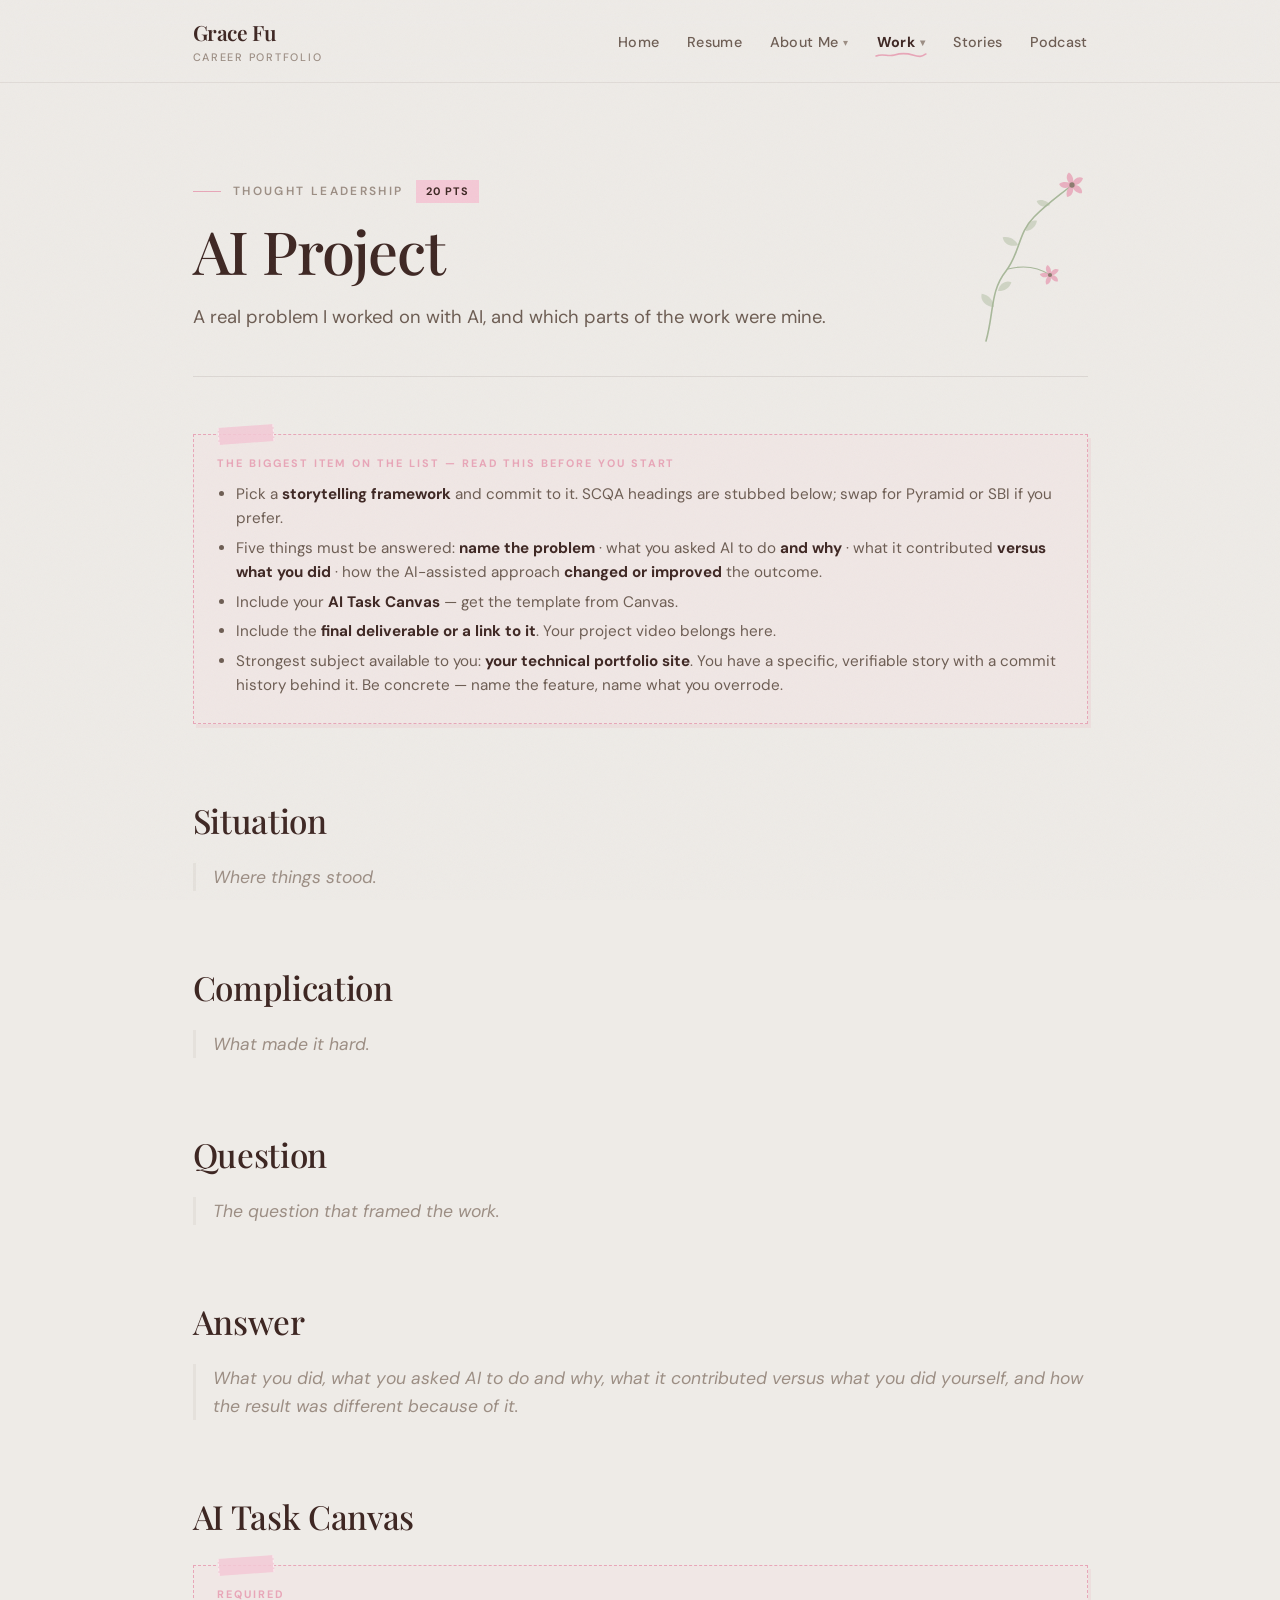
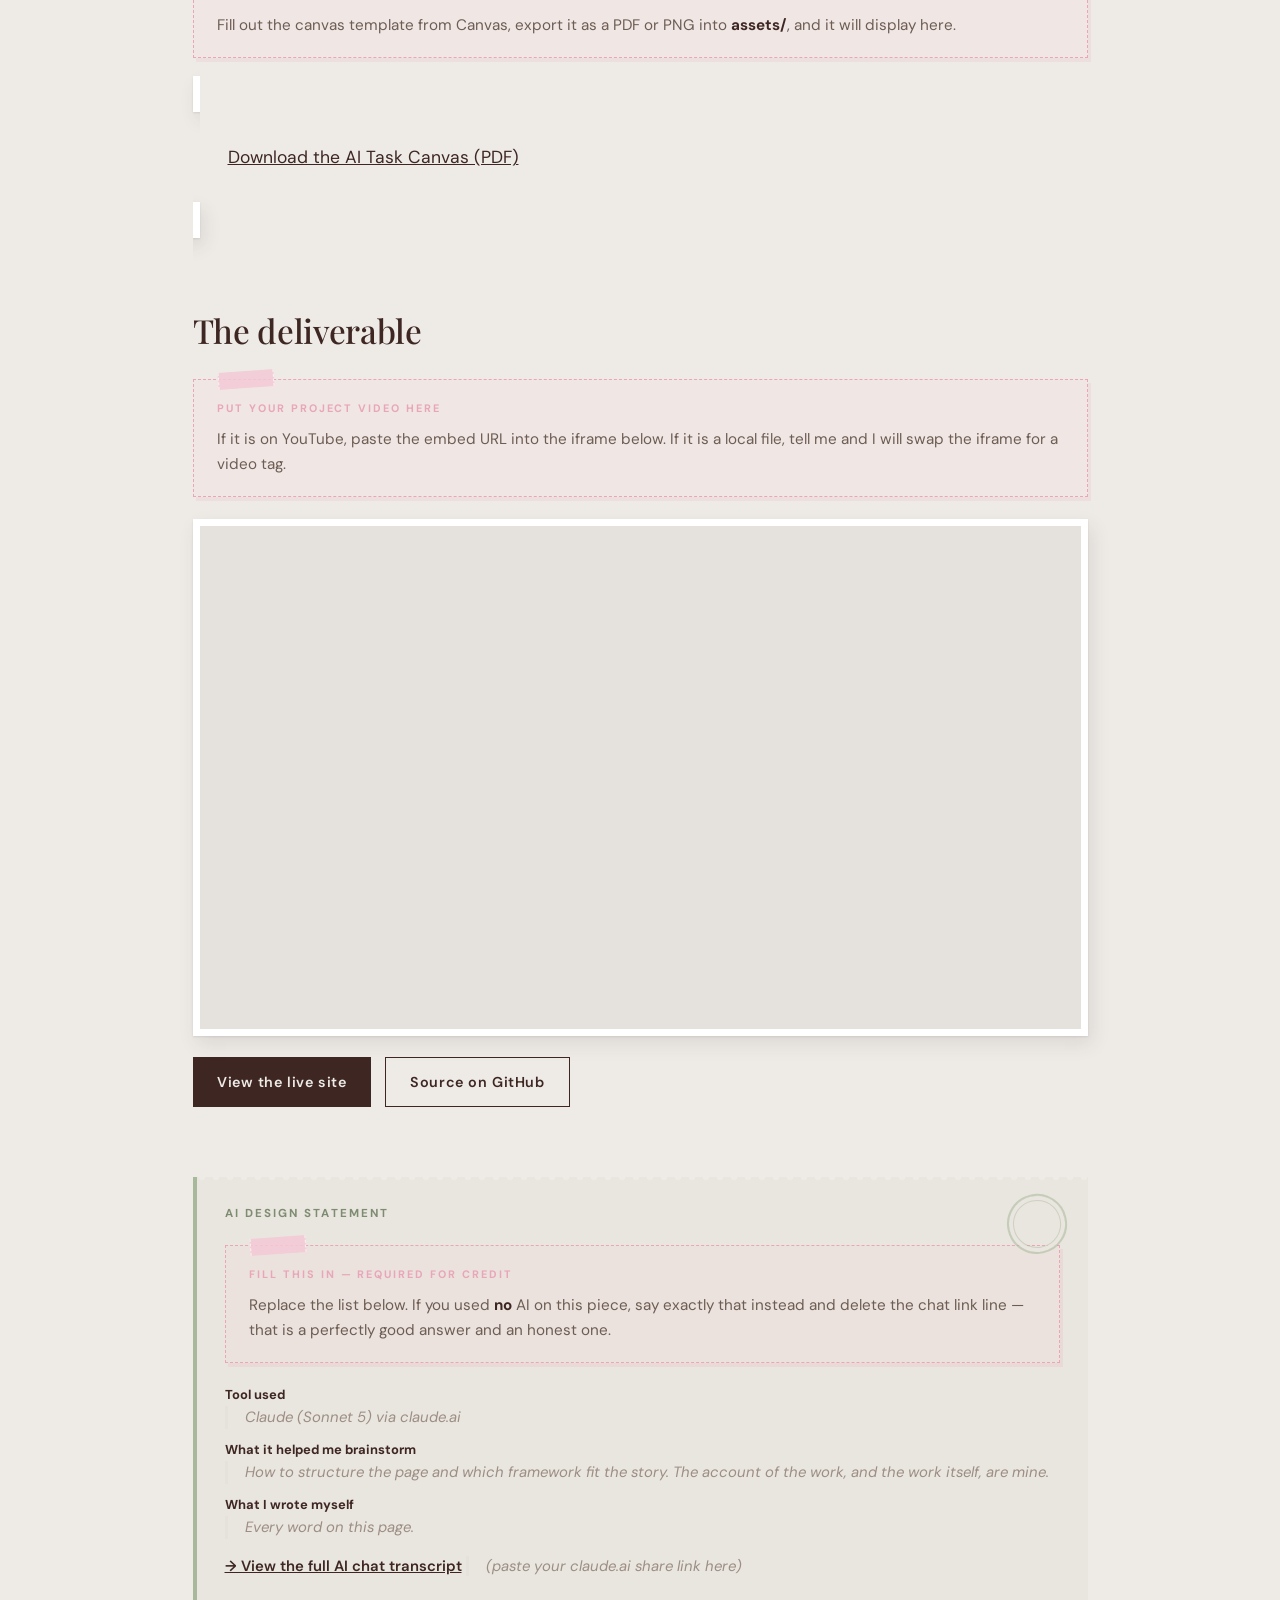
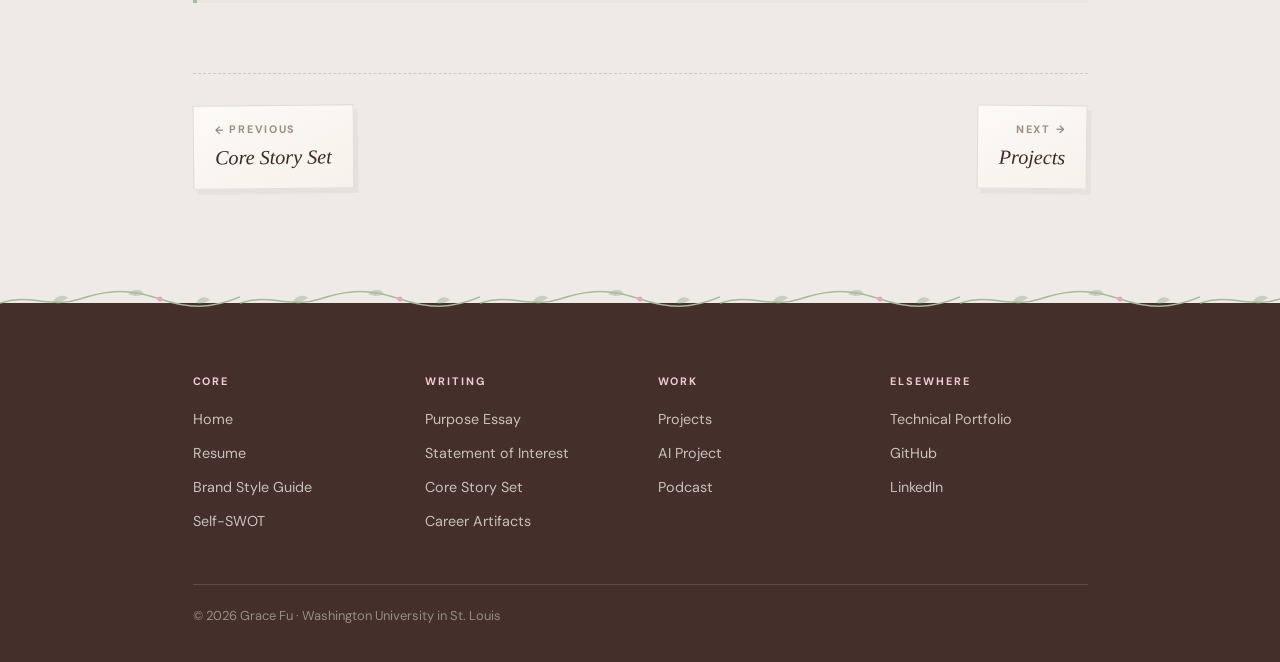
==== commit 0d3de26c: "Rewrite the page subtitles and home card blurbs, drop the footer line" ====
--- a/ai-project.html
+++ b/ai-project.html
@@ -55,8 +55,7 @@
             <div class="page-header">
                 <p class="eyebrow">Thought Leadership <span class="points-pill">20 pts</span></p>
                 <h1>AI Project</h1>
-                <p class="lede">A real problem, what I asked AI to do about it, and where the
-                line between its work and mine actually fell.</p>
+                <p class="lede">A real problem I worked on with AI, and which parts of the work were mine.</p>
             </div>
 
             <section class="reveal">
@@ -193,7 +192,6 @@
             </div>
             <div class="footer-bottom">
                 <span>&copy; 2026 Grace Fu · Washington University in St. Louis</span>
-                <span>Built and coded by hand. All written content is my own.</span>
             </div>
         </div>
     </footer>
--- a/styles.css
+++ b/styles.css
@@ -825,6 +825,34 @@
 }
 
 /* ============================================
+   RESUME PRINT
+   The image version, mounted like a taped sheet; clicking it opens the PDF.
+   ============================================ */
+.resume-print {
+    position: relative;
+    max-width: 780px;
+    margin: 2rem auto 0;
+    padding: 0.6rem;
+    background-color: var(--white);
+    box-shadow: 0 1px 2px rgba(62, 39, 35, 0.12), 6px 12px 28px rgba(62, 39, 35, 0.14);
+    transform: rotate(-0.4deg);
+}
+.resume-print::before,
+.resume-print::after {
+    content: '';
+    position: absolute;
+    top: -0.6rem;
+    width: 5rem;
+    height: 1.15rem;
+    background-color: color-mix(in srgb, var(--accent-pink) 80%, transparent);
+    border-left: 1px dashed rgba(255, 255, 255, 0.7);
+    border-right: 1px dashed rgba(255, 255, 255, 0.7);
+}
+.resume-print::before { left: 1.5rem; transform: rotate(-4deg); }
+.resume-print::after { right: 1.5rem; transform: rotate(3deg); background-color: color-mix(in srgb, var(--accent-sage) 75%, transparent); }
+.resume-print img { display: block; width: 100%; height: auto; }
+
+/* ============================================
    PAGE STEPS
    Previous / next at the foot of every page, in points-table order, so a
    reader can walk the whole portfolio without going back to the hub.
